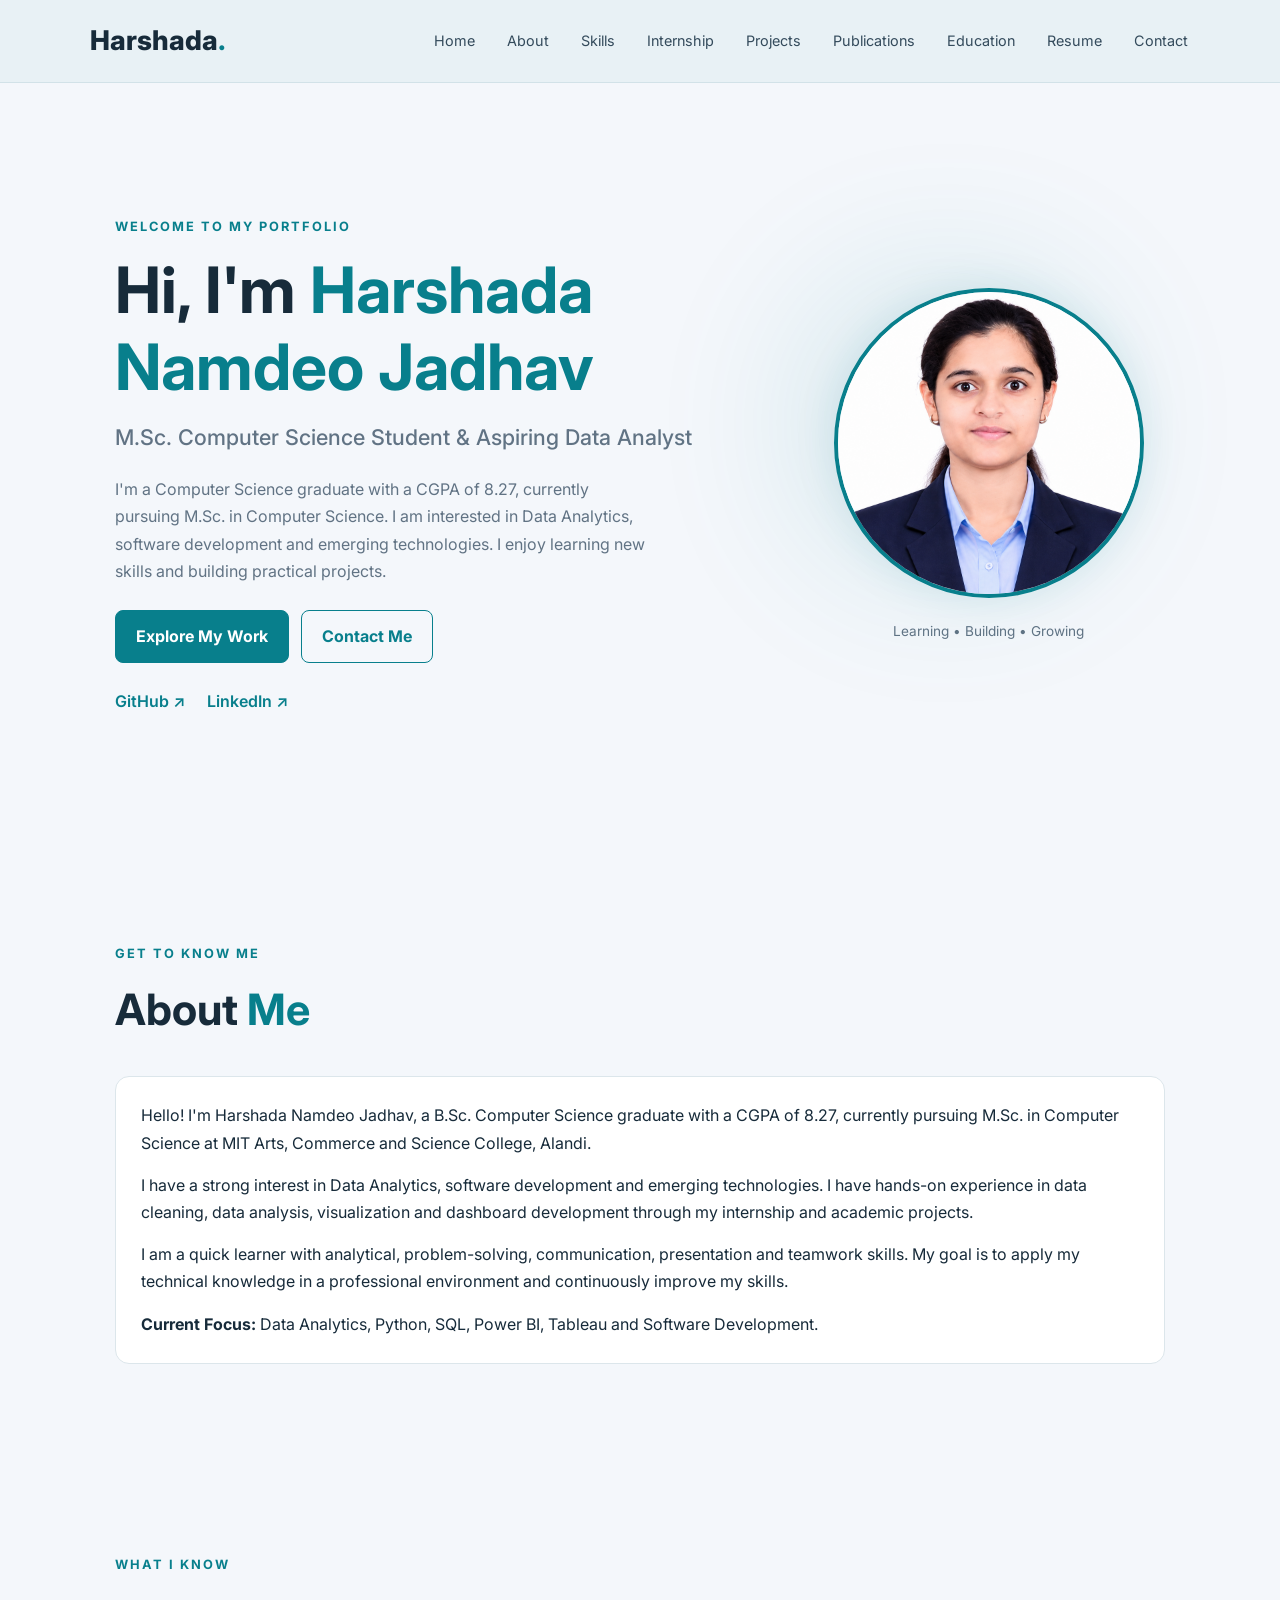
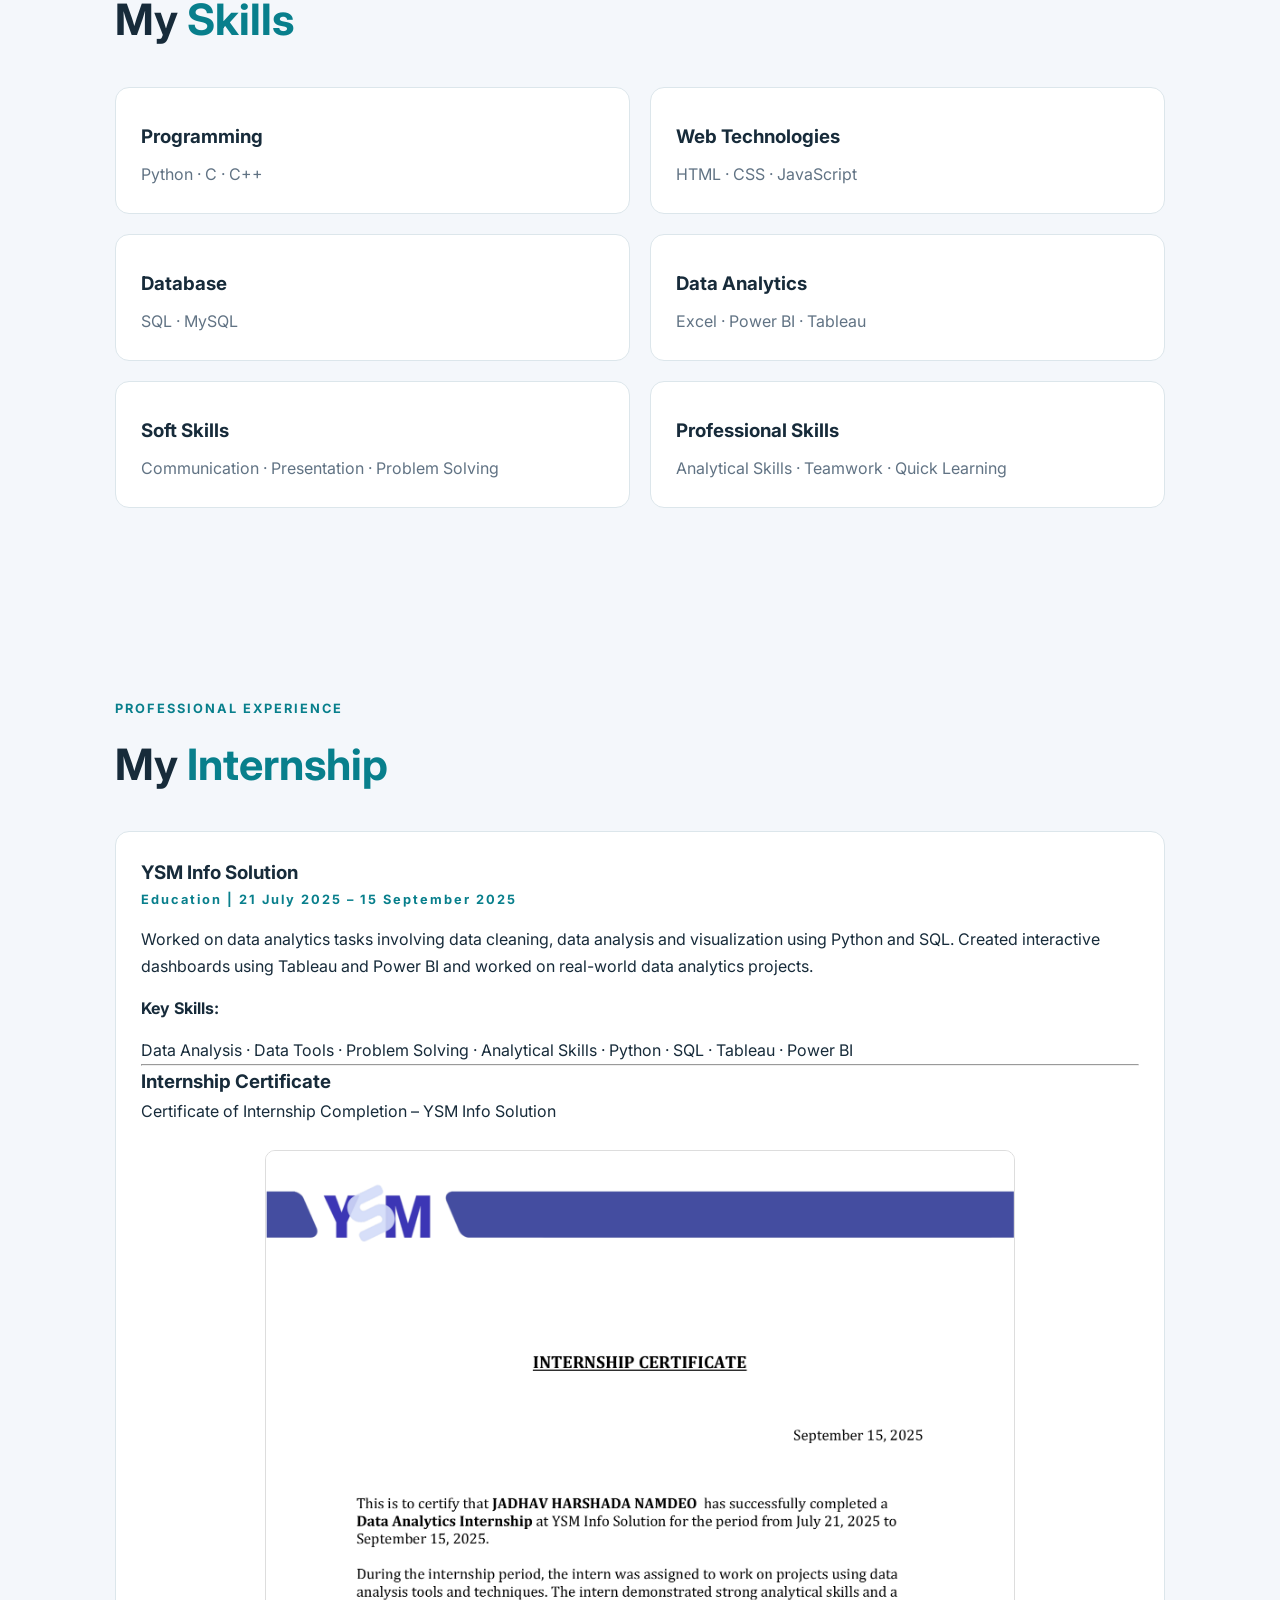
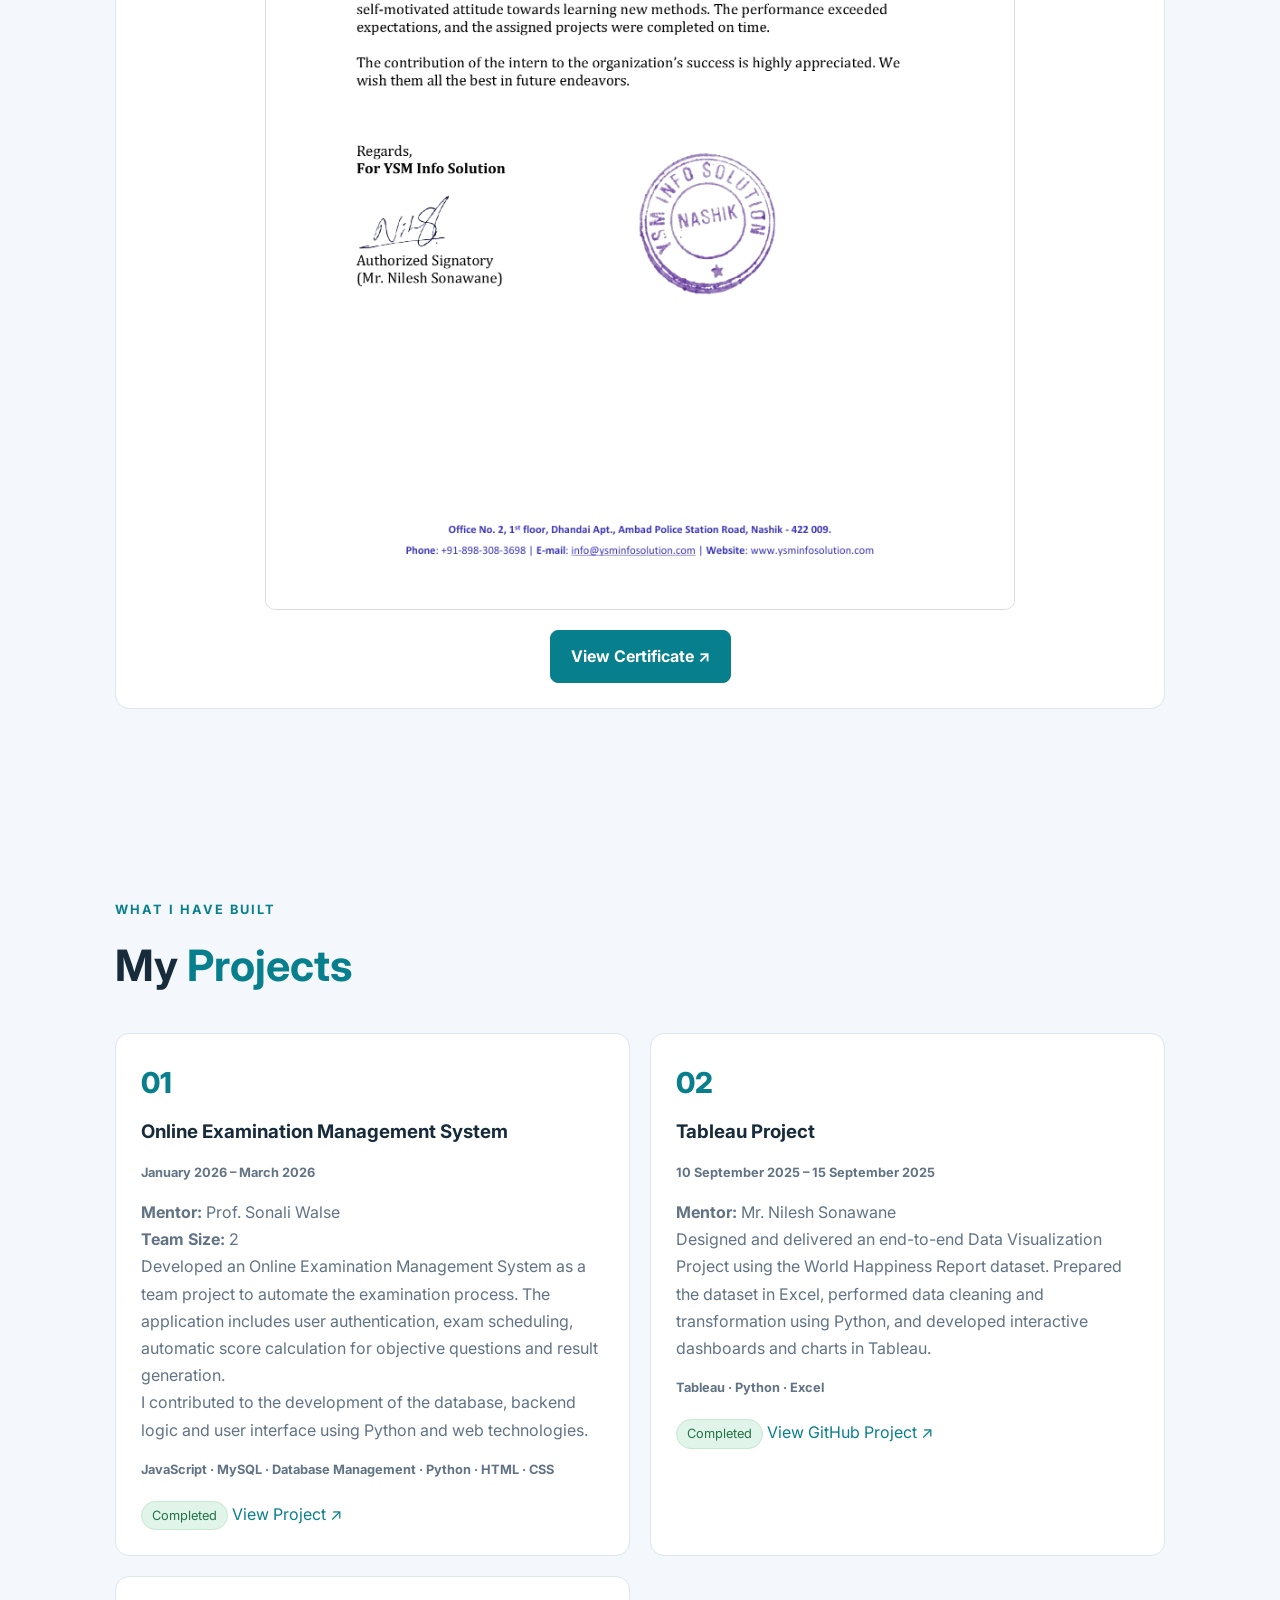
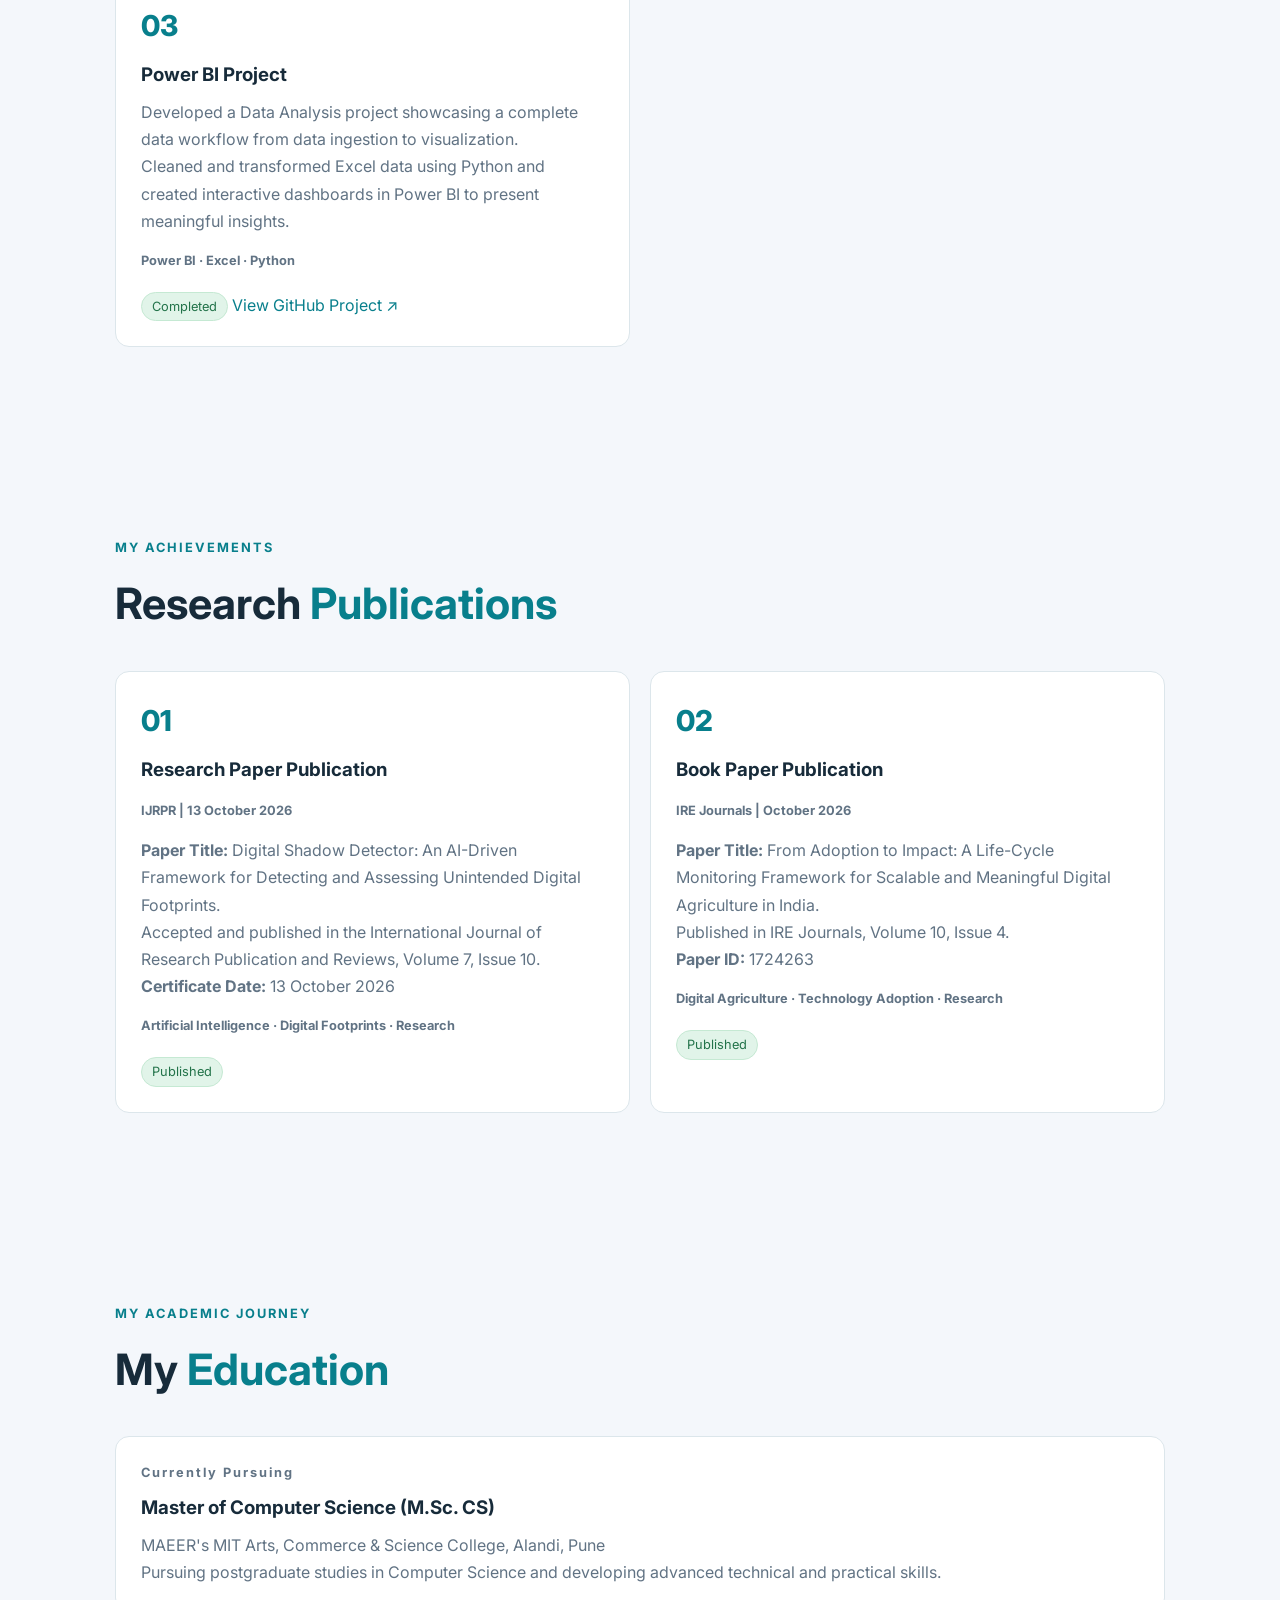
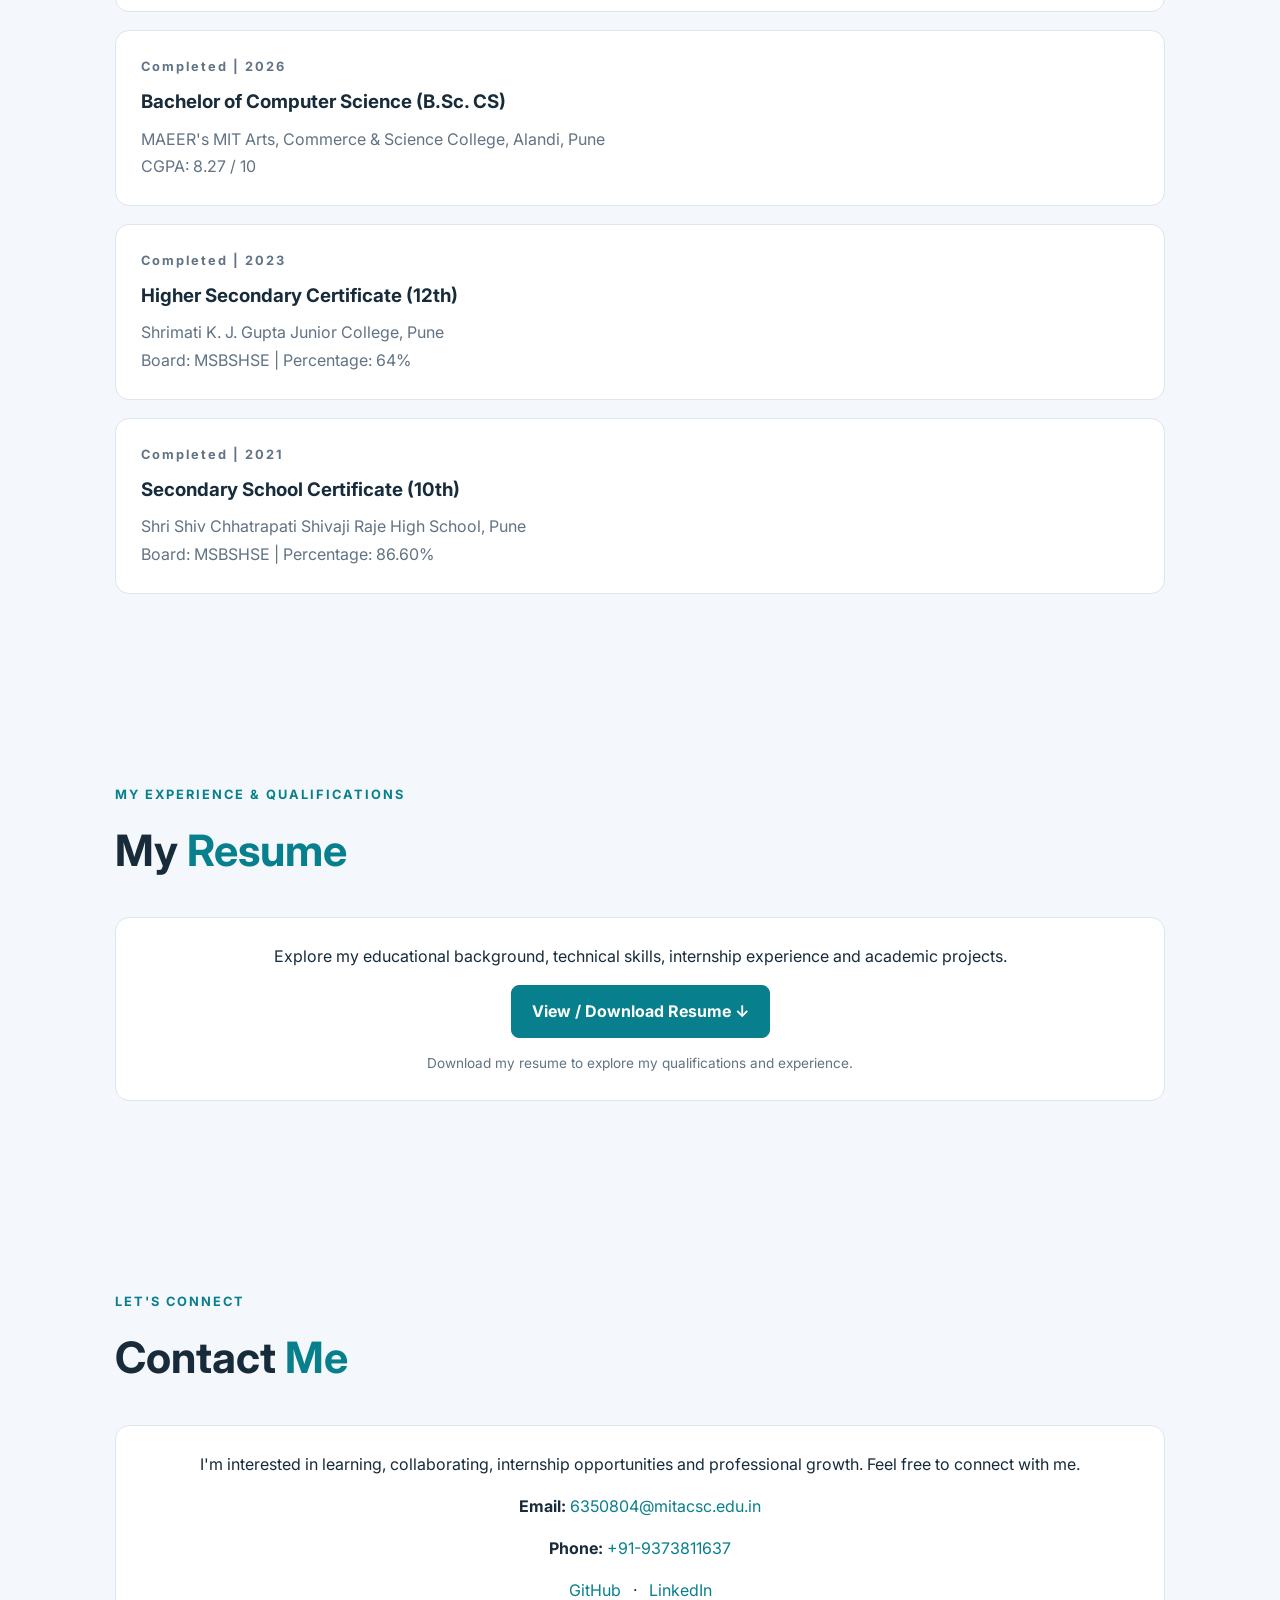
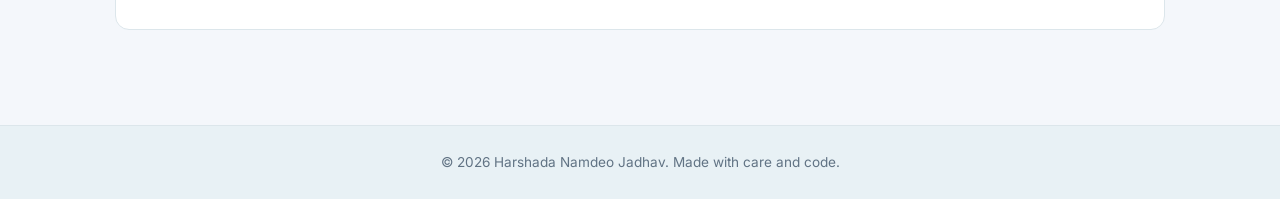
==== index.html @ 699ff396 "Update index.html" ====
<!DOCTYPE html>
<html lang="en">
<head>
  <meta charset="UTF-8">
  <meta name="viewport" content="width=device-width, initial-scale=1.0">
<meta name="google-site-verification" content="tO7ec1q5vorVPynkk-AxMUO-UxdiBJYal3OLvgd3IVI" />
  <meta name="description" content="Harshada Namdeo Jadhav's portfolio showcasing education, skills, internship, projects and research publications.">

  <title>Harshada Namdeo Jadhav | Portfolio</title>

  <link rel="stylesheet" href="style.css">
</head>
<body>

  <!-- Header -->
  <header class="header">

    <a href="#home" class="logo">Harshada<span>.</span></a>

    <button class="menu-toggle" id="menuToggle"
      aria-label="Toggle navigation" aria-expanded="false">
      ☰
    </button>

    <nav class="navbar" id="navbar">
      <a href="#home">Home</a>
      <a href="#about">About</a>
      <a href="#skills">Skills</a>
      <a href="#internship">Internship</a>
      <a href="#projects">Projects</a>
      <a href="#certifications">Publications</a>
      <a href="#education">Education</a>
      <a href="#resume">Resume</a>
      <a href="#contact">Contact</a>
    </nav>

  </header>

  <main>

    <!-- Home Section -->
    <section class="home section" id="home">

      <div class="home-content">

        <p class="eyebrow">WELCOME TO MY PORTFOLIO</p>

        <h1>Hi, I'm <span>Harshada Namdeo Jadhav</span></h1>

        <h2>M.Sc. Computer Science Student & Aspiring Data Analyst</h2>

        <p class="intro">
          I'm a Computer Science graduate with a CGPA of 8.27,
          currently pursuing M.Sc. in Computer Science.
          I am interested in Data Analytics, software development
          and emerging technologies. I enjoy learning new skills
          and building practical projects.
        </p>

        <div class="buttons">
          <a href="#projects" class="btn">Explore My Work</a>
          <a href="#contact" class="btn btn-outline">Contact Me</a>
        </div>

        <div class="socials">

          <a href="https://github.com/HarshadaJadhav2005"
             target="_blank" rel="noopener noreferrer">
            GitHub ↗
          </a>

          <a href="https://www.linkedin.com/in/harshada-jadhav-6596ba31a"
             target="_blank" rel="noopener noreferrer">
            LinkedIn ↗
          </a>

        </div>

      </div>

      <div class="profile-wrap">

        <div class="profile-glow"></div>

        <img src="profile.jpeg"
             alt="Harshada Jadhav profile photo"
             class="profile-img">

        <p class="photo-note">Learning • Building • Growing</p>

      </div>

    </section>


    <!-- About Section -->
    <section class="section" id="about">

      <p class="eyebrow">GET TO KNOW ME</p>

      <h2 class="section-title">About <span>Me</span></h2>

      <div class="about-card">

        <p>
          Hello! I'm Harshada Namdeo Jadhav, a B.Sc. Computer
          Science graduate with a CGPA of 8.27, currently pursuing
          M.Sc. in Computer Science at MIT Arts, Commerce and
          Science College, Alandi.
        </p>

        <p>
          I have a strong interest in Data Analytics, software
          development and emerging technologies. I have hands-on
          experience in data cleaning, data analysis, visualization
          and dashboard development through my internship and
          academic projects.
        </p>

        <p>
          I am a quick learner with analytical, problem-solving,
          communication, presentation and teamwork skills.
          My goal is to apply my technical knowledge in a
          professional environment and continuously improve
          my skills.
        </p>

        <p>
          <strong>Current Focus:</strong>
          Data Analytics, Python, SQL, Power BI, Tableau
          and Software Development.
        </p>

      </div>

    </section>


    <!-- Skills Section -->
    <section class="section" id="skills">

      <p class="eyebrow">WHAT I KNOW</p>

      <h2 class="section-title">My <span>Skills</span></h2>

      <div class="grid">

        <article class="card">
          <h3>Programming</h3>
          <p>Python · C · C++</p>
        </article>

        <article class="card">
          <h3>Web Technologies</h3>
          <p>HTML · CSS · JavaScript</p>
        </article>

        <article class="card">
          <h3>Database</h3>
          <p>SQL · MySQL</p>
        </article>

        <article class="card">
          <h3>Data Analytics</h3>
          <p>Excel · Power BI · Tableau</p>
        </article>

        <article class="card">
          <h3>Soft Skills</h3>
          <p>Communication · Presentation · Problem Solving</p>
        </article>

        <article class="card">
          <h3>Professional Skills</h3>
          <p>Analytical Skills · Teamwork · Quick Learning</p>
        </article>

      </div>

    </section>

   
<!-- Internship Section -->
<section class="section" id="internship">

  <p class="eyebrow">PROFESSIONAL EXPERIENCE</p>

  <h2 class="section-title">My <span>Internship</span></h2>

  <div class="about-card">

    <h3>YSM Info Solution</h3>

    <p class="tags">
      Education | 21 July 2025 – 15 September 2025
    </p>

    <p>
      Worked on data analytics tasks involving data cleaning,
      data analysis and visualization using Python and SQL.
      Created interactive dashboards using Tableau and
      Power BI and worked on real-world data analytics projects.
    </p>

    <p><strong>Key Skills:</strong></p>

    <p>
      Data Analysis · Data Tools · Problem Solving ·
      Analytical Skills · Python · SQL · Tableau · Power BI
    </p>

  <hr>

<h3>Internship Certificate</h3>

<p>Certificate of Internship Completion – YSM Info Solution</p>

<div style="text-align:center; margin-top:25px;">

  <img
    src="https://harshadajadhav2005.github.io/harshada-portfolio-2026/certificates/internship%20certificate.png"
    alt="YSM Info Solution Internship Certificate"
    style="display:block; width:100%; max-width:750px; height:auto; margin:20px auto; border-radius:10px; border:1px solid #ddd;"
  >

  <a
    href="https://harshadajadhav2005.github.io/harshada-portfolio-2026/certificates/internship%20certificate.png"
    target="_blank"
    rel="noopener noreferrer"
    class="btn">
    View Certificate ↗
  </a>

</div>
    
  </div>

</section>

  
  
    <!-- Projects Section -->
    <section class="section" id="projects">

      <p class="eyebrow">WHAT I HAVE BUILT</p>

      <h2 class="section-title">My <span>Projects</span></h2>

      <div class="grid">

        <!-- Project 1 -->
        <article class="card project-card">

          <div class="project-icon">01</div>

          <h3>Online Examination Management System</h3>

          <p class="tags">
            January 2026 – March 2026
          </p>

          <p>
            <strong>Mentor:</strong> Prof. Sonali Walse
            <br>
            <strong>Team Size:</strong> 2
          </p>

          <p>
            Developed an Online Examination Management System
            as a team project to automate the examination process.
            The application includes user authentication, exam
            scheduling, automatic score calculation for objective
            questions and result generation.
          </p>

          <p>
            I contributed to the development of the database,
            backend logic and user interface using Python and
            web technologies.
          </p>

          <p class="tags">
            JavaScript · MySQL · Database Management ·
            Python · HTML · CSS
          </p>

          <span class="status">Completed</span>

          <a href="https://github.com/HarshadaJadhav2005/Online-Examination-Management-System.git"
             target="_blank" rel="noopener noreferrer">
            View Project ↗
          </a>

        </article>


        <!-- Project 2 -->
        <article class="card project-card">

          <div class="project-icon">02</div>

          <h3>Tableau Project</h3>

          <p class="tags">
            10 September 2025 – 15 September 2025
          </p>

          <p>
            <strong>Mentor:</strong> Mr. Nilesh Sonawane
          </p>

          <p>
            Designed and delivered an end-to-end Data Visualization
            Project using the World Happiness Report dataset.
            Prepared the dataset in Excel, performed data cleaning
            and transformation using Python, and developed
            interactive dashboards and charts in Tableau.
          </p>

          <p class="tags">
            Tableau · Python · Excel
          </p>

          <span class="status">Completed</span>

          <a href="https://github.com/HarshadaJadhav2005/Tableau-Project"
             target="_blank" rel="noopener noreferrer">
            View GitHub Project ↗
          </a>

        </article>


        <!-- Project 3 -->
        <article class="card project-card">

          <div class="project-icon">03</div>

          <h3>Power BI Project</h3>

          <p>
            Developed a Data Analysis project showcasing
            a complete data workflow from data ingestion
            to visualization.
          </p>

          <p>
            Cleaned and transformed Excel data using Python
            and created interactive dashboards in Power BI
            to present meaningful insights.
          </p>

          <p class="tags">
            Power BI · Excel · Python
          </p>

          <span class="status">Completed</span>

          <a href="https://github.com/HarshadaJadhav2005/project"
             target="_blank" rel="noopener noreferrer">
            View GitHub Project ↗
          </a>

        </article>

      </div>

    </section>


    <!-- Certifications & Publications Section -->
    <section class="section" id="certifications">

      <p class="eyebrow">MY ACHIEVEMENTS</p>

      <h2 class="section-title">
        Research <span>Publications</span>
      </h2>

      <div class="grid">

        <!-- Publication 1 -->
        <article class="card project-card">

          <div class="project-icon">01</div>

          <h3>Research Paper Publication</h3>

          <p class="tags">
            IJRPR | 13 October 2026
          </p>

          <p>
            <strong>Paper Title:</strong>
            Digital Shadow Detector: An AI-Driven Framework
            for Detecting and Assessing Unintended Digital
            Footprints.
          </p>

          <p>
            Accepted and published in the International Journal
            of Research Publication and Reviews,
            Volume 7, Issue 10.
          </p>

          <p>
            <strong>Certificate Date:</strong> 13 October 2026
          </p>

          <p class="tags">
            Artificial Intelligence · Digital Footprints · Research
          </p>

          <span class="status">Published</span>

        </article>


        <!-- Publication 2 -->
        <article class="card project-card">

          <div class="project-icon">02</div>

          <h3>Book Paper Publication</h3>

          <p class="tags">
            IRE Journals | October 2026
          </p>

          <p>
            <strong>Paper Title:</strong>
            From Adoption to Impact: A Life-Cycle Monitoring
            Framework for Scalable and Meaningful Digital
            Agriculture in India.
          </p>

          <p>
            Published in IRE Journals, Volume 10, Issue 4.
          </p>

          <p>
            <strong>Paper ID:</strong> 1724263
          </p>

          <p class="tags">
            Digital Agriculture · Technology Adoption · Research
          </p>

          <span class="status">Published</span>

        </article>

      </div>

    </section>


    <!-- Education Section -->
    <section class="section" id="education">

      <p class="eyebrow">MY ACADEMIC JOURNEY</p>

      <h2 class="section-title">My <span>Education</span></h2>

      <div class="timeline">

        <article class="card">

          <p class="tags">Currently Pursuing</p>

          <h3>Master of Computer Science (M.Sc. CS)</h3>

          <p>
            MAEER's MIT Arts, Commerce & Science College,
            Alandi, Pune
          </p>

          <p>
            Pursuing postgraduate studies in Computer Science
            and developing advanced technical and practical skills.
          </p>

        </article>


        <article class="card">

          <p class="tags">Completed | 2026</p>

          <h3>Bachelor of Computer Science (B.Sc. CS)</h3>

          <p>
            MAEER's MIT Arts, Commerce & Science College,
            Alandi, Pune
          </p>

          <p>CGPA: 8.27 / 10</p>

        </article>


        <article class="card">

          <p class="tags">Completed | 2023</p>

          <h3>Higher Secondary Certificate (12th)</h3>

          <p>Shrimati K. J. Gupta Junior College, Pune</p>

          <p>Board: MSBSHSE | Percentage: 64%</p>

        </article>


        <article class="card">

          <p class="tags">Completed | 2021</p>

          <h3>Secondary School Certificate (10th)</h3>

          <p>
            Shri Shiv Chhatrapati Shivaji Raje High School, Pune
          </p>

          <p>Board: MSBSHSE | Percentage: 86.60%</p>

        </article>

      </div>

    </section>


    <!-- Resume Section -->
    <section class="section" id="resume">

      <p class="eyebrow">MY EXPERIENCE & QUALIFICATIONS</p>

      <h2 class="section-title">My <span>Resume</span></h2>

      <div class="about-card center">

        <p>
          Explore my educational background, technical skills,
          internship experience and academic projects.
        </p>

        <!-- Corrected Resume Link -->
        <a class="btn" href="./Resume.pdf"
           target="_blank">
          View / Download Resume ↓
        </a>

        <p class="hint">
          Download my resume to explore my qualifications
          and experience.
        </p>

      </div>

    </section>


    <!-- Contact Section -->
    <section class="section" id="contact">

      <p class="eyebrow">LET'S CONNECT</p>

      <h2 class="section-title">Contact <span>Me</span></h2>

      <div class="about-card center">

        <p>
          I'm interested in learning, collaborating,
          internship opportunities and professional growth.
          Feel free to connect with me.
        </p>

        <p>
          <strong>Email:</strong>

          <a href="mailto:6350804@mitacsc.edu.in">
            6350804@mitacsc.edu.in
          </a>
        </p>

        <p>
          <strong>Phone:</strong>

          <a href="tel:+919373811637">
            +91-9373811637
          </a>
        </p>

        <p>

          <a href="https://github.com/HarshadaJadhav2005"
             target="_blank" rel="noopener noreferrer">
            GitHub
          </a>

          &nbsp; · &nbsp;

          <a href="https://www.linkedin.com/in/harshada-jadhav-6596ba31a"
             target="_blank" rel="noopener noreferrer">
            LinkedIn
          </a>

        </p>

      </div>

    </section>

  </main>


  <!-- Footer -->
  <footer>

    <p>
      © <span id="year"></span> Harshada Namdeo Jadhav.
      Made with care and code.
    </p>

  </footer>


  <!-- JavaScript -->
  <script src="script.js"></script>

</body>
</html>
---- style.css ----
@import url('https://fonts.googleapis.com/css2?family=Inter:wght@400;500;600;700;800&display=swap');

/* ==============================
   ROOT COLORS
============================== */

:root {
  --bg: #f4f7fb;
  --surface: #ffffff;
  --teal: #087f8c;
  --text: #172b3a;
  --muted: #617384;
  --border: #dce6eb;
  --header-bg: #e8f1f5;
}

* {
  margin: 0;
  padding: 0;
  box-sizing: border-box;
  scroll-behavior: smooth;
}

body {
  background: var(--bg);
  color: var(--text);
  font-family: 'Inter', sans-serif;
  line-height: 1.7;
}

a {
  color: var(--teal);
  text-decoration: none;
}

/* ==============================
   HEADER
============================== */

.header {
  position: sticky;
  top: 0;
  z-index: 100;
  display: flex;
  align-items: center;
  justify-content: space-between;
  padding: 18px 7%;
  background: var(--header-bg);
  border-bottom: 1px solid #d2e2e8;
  backdrop-filter: blur(12px);
}

.logo {
  font-size: 1.7rem;
  font-weight: 800;
  color: var(--text);
  white-space: nowrap;
}

.logo span,
h1 span,
.section-title span {
  color: var(--teal);
}

/* ==============================
   NAVIGATION BAR
============================== */

.navbar {
  display: flex;
  align-items: center;
  flex-wrap: nowrap;
  gap: 28px;
}

.navbar a {
  color: #344b5c;
  font-size: 0.9rem;
  padding: 8px 2px;
  white-space: nowrap;
  transition: color 0.3s ease;
}

.navbar a:hover {
  color: var(--teal);
}

.menu-toggle {
  display: none;
  color: var(--teal);
  background: transparent;
  border: 0;
  font-size: 1.6rem;
  cursor: pointer;
}

/* ==============================
   GENERAL SECTIONS
============================== */

.section {
  padding: 95px 9%;
  scroll-margin-top: 85px;
}

.home {
  min-height: 85vh;
  display: grid;
  grid-template-columns: 1.3fr 0.7fr;
  align-items: center;
  gap: 45px;
}

.eyebrow,
.tags {
  color: var(--teal);
  font-size: 0.8rem;
  font-weight: 700;
  letter-spacing: 2px;
}

/* ==============================
   HOME SECTION
============================== */

h1 {
  font-size: clamp(2.4rem, 5vw, 4rem);
  line-height: 1.2;
  margin: 14px 0;
}

.home h2 {
  font-size: 1.35rem;
  color: var(--muted);
  font-weight: 500;
}

.intro {
  color: var(--muted);
  max-width: 540px;
  margin: 20px 0;
}

/* ==============================
   BUTTONS
============================== */

.buttons {
  display: flex;
  flex-wrap: wrap;
  gap: 12px;
  margin: 25px 0;
}

.btn {
  display: inline-block;
  padding: 12px 20px;
  border: 1px solid var(--teal);
  border-radius: 8px;
  background: var(--teal);
  color: #ffffff;
  font-weight: 700;
  transition: 0.25s;
}

.btn:hover {
  background: #06636d;
  transform: translateY(-3px);
  box-shadow: 0 8px 25px #087f8c30;
}

.btn-outline {
  background: transparent;
  color: var(--teal);
}

.btn-outline:hover {
  background: #e1f2f2;
  color: var(--teal);
}

/* ==============================
   SOCIAL LINKS
============================== */

.socials {
  display: flex;
  gap: 22px;
  margin-top: 24px;
}

.socials a {
  color: var(--teal);
  font-weight: 600;
}

/* ==============================
   PROFILE IMAGE
============================== */

.profile-wrap {
  text-align: center;
}

.profile-glow {
  position: absolute;
  width: 270px;
  height: 270px;
  border-radius: 50%;
  background: var(--teal);
  filter: blur(90px);
  opacity: 0.16;
}

.profile-img {
  position: relative;
  width: min(100%, 310px);
  aspect-ratio: 1;
  object-fit: cover;
  object-position: center;
  border-radius: 50%;
  border: 4px solid var(--teal);
  box-shadow: 0 0 40px #087f8c20;
}

.photo-note,
.hint {
  color: var(--muted);
  font-size: 0.85rem;
  margin-top: 14px;
}

/* ==============================
   SECTION TITLES
============================== */

.section-title {
  font-size: clamp(2rem, 4vw, 2.7rem);
  margin: 8px 0 30px;
}

/* ==============================
   ABOUT SECTION AND CARDS
============================== */

.about-card,
.card {
  background: var(--surface);
  border: 1px solid var(--border);
  border-radius: 14px;
  padding: 25px;
}

.about-card p + p {
  margin-top: 15px;
}

/* ==============================
   GRID
============================== */

.grid {
  display: grid;
  grid-template-columns: repeat(2, minmax(0, 1fr));
  gap: 20px;
}

.card {
  transition: border-color 0.25s, transform 0.25s,
              box-shadow 0.25s;
}

.card:hover {
  border-color: var(--teal);
  transform: translateY(-4px);
  box-shadow: 0 10px 25px rgba(23, 43, 58, 0.08);
}

.card h3 {
  margin: 8px 0;
  color: var(--text);
}

.card p {
  color: var(--muted);
}

/* ==============================
   PROJECTS
============================== */

.project-icon {
  color: var(--teal);
  font-size: 1.8rem;
  font-weight: 800;
}

.project-card .tags {
  margin: 15px 0;
  letter-spacing: 0;
}

.status {
  display: inline-block;
  color: #23734a;
  background: #e1f4e9;
  font-size: 0.8rem;
  border: 1px solid #c5e9d3;
  border-radius: 20px;
  padding: 3px 10px;
  margin-top: 5px;
}

/* ==============================
   EDUCATION TIMELINE
============================== */

.timeline {
  display: grid;
  gap: 18px;
}

/* ==============================
   CERTIFICATIONS / PUBLICATIONS
============================== */

.certification-container {
  display: grid;
  grid-template-columns: repeat(2, minmax(0, 1fr));
  gap: 20px;
  margin-top: 30px;
}

.certification-card {
  background: #ffffff;
  border: 1px solid var(--border);
  border-radius: 12px;
  padding: 25px;
  transition: 0.3s;
}

.certification-card:hover {
  transform: translateY(-5px);
  border-color: var(--teal);
  box-shadow: 0 10px 25px rgba(23, 43, 58, 0.08);
}

.certification-card h3 {
  color: var(--text);
  margin-bottom: 12px;
}

.certification-card p {
  color: var(--muted);
  line-height: 1.6;
}

.certification-card span {
  display: inline-block;
  color: var(--teal);
  margin-top: 15px;
  font-size: 13px;
}

/* ==============================
   CENTER CONTENT
============================== */

.center {
  text-align: center;
}

.center .btn {
  margin-top: 15px;
}

/* ==============================
   FOOTER
============================== */

footer {
  padding: 25px;
  background: #e8f1f5;
  border-top: 1px solid var(--border);
  text-align: center;
  color: var(--muted);
  font-size: 0.85rem;
}

/* ==============================
   TABLET AND MOBILE RESPONSIVE
============================== */

@media (max-width: 850px) {

  .header {
    padding: 16px 5%;
  }

  .menu-toggle {
    display: block;
  }

  .navbar {
    display: none;
    position: absolute;
    top: 100%;
    left: 0;
    right: 0;
    flex-direction: column;
    align-items: flex-start;
    gap: 12px;
    padding: 20px 6%;
    background: var(--header-bg);
    border-bottom: 1px solid var(--border);
  }

  .navbar.open {
    display: flex;
  }

  .home {
    grid-template-columns: 1fr;
    text-align: center;
    padding-top: 65px;
  }

  .intro {
    margin-left: auto;
    margin-right: auto;
  }

  .buttons,
  .socials {
    justify-content: center;
  }

  .profile-wrap {
    grid-row: 1;
  }

  .profile-img {
    width: 210px;
  }

  .section {
    padding: 65px 6%;
  }

  .certification-container {
    grid-template-columns: 1fr;
  }
}

/* ==============================
   SMALL MOBILE SCREENS
============================== */

@media (max-width: 520px) {

  .grid {
    grid-template-columns: 1fr;
  }

  .section {
    padding: 55px 5%;
  }

  .about-card,
  .card,
  .certification-card {
    padding: 20px;
  }

  h1 {
    font-size: 2.3rem;
  }
}
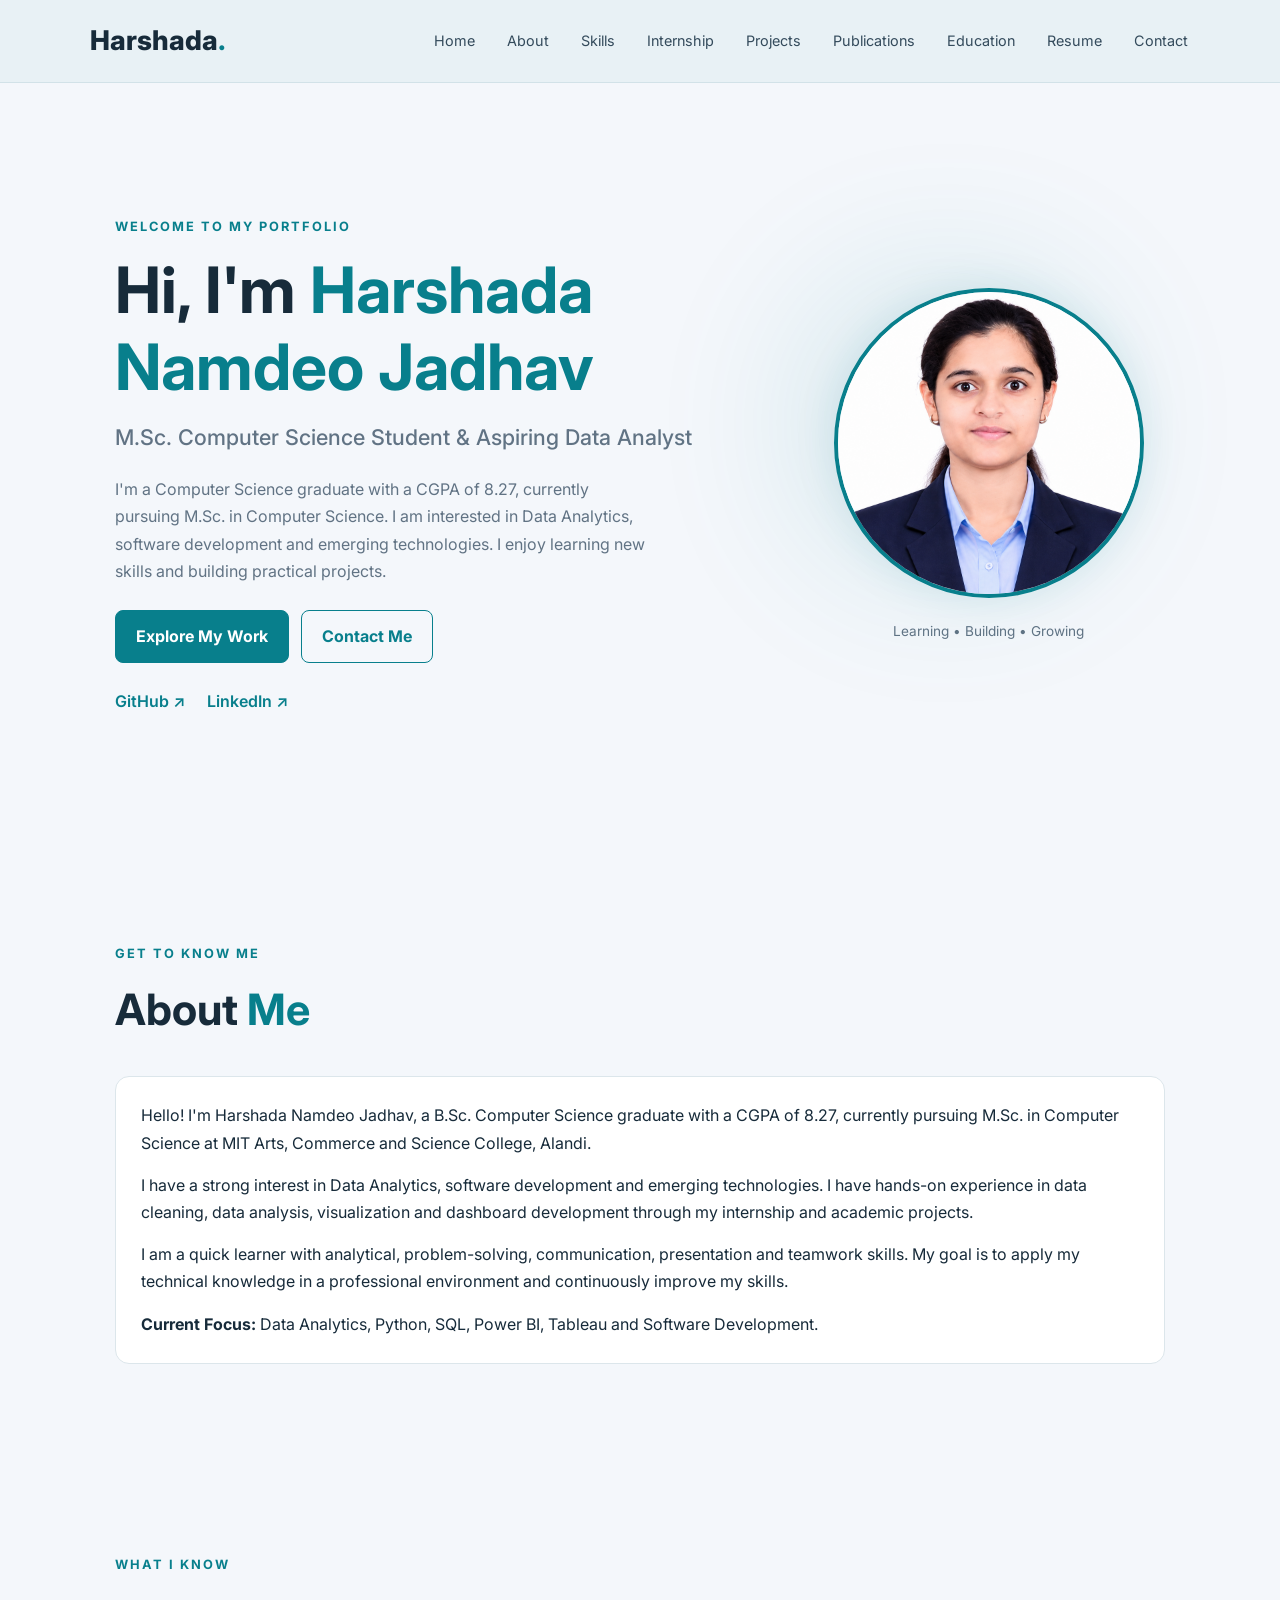
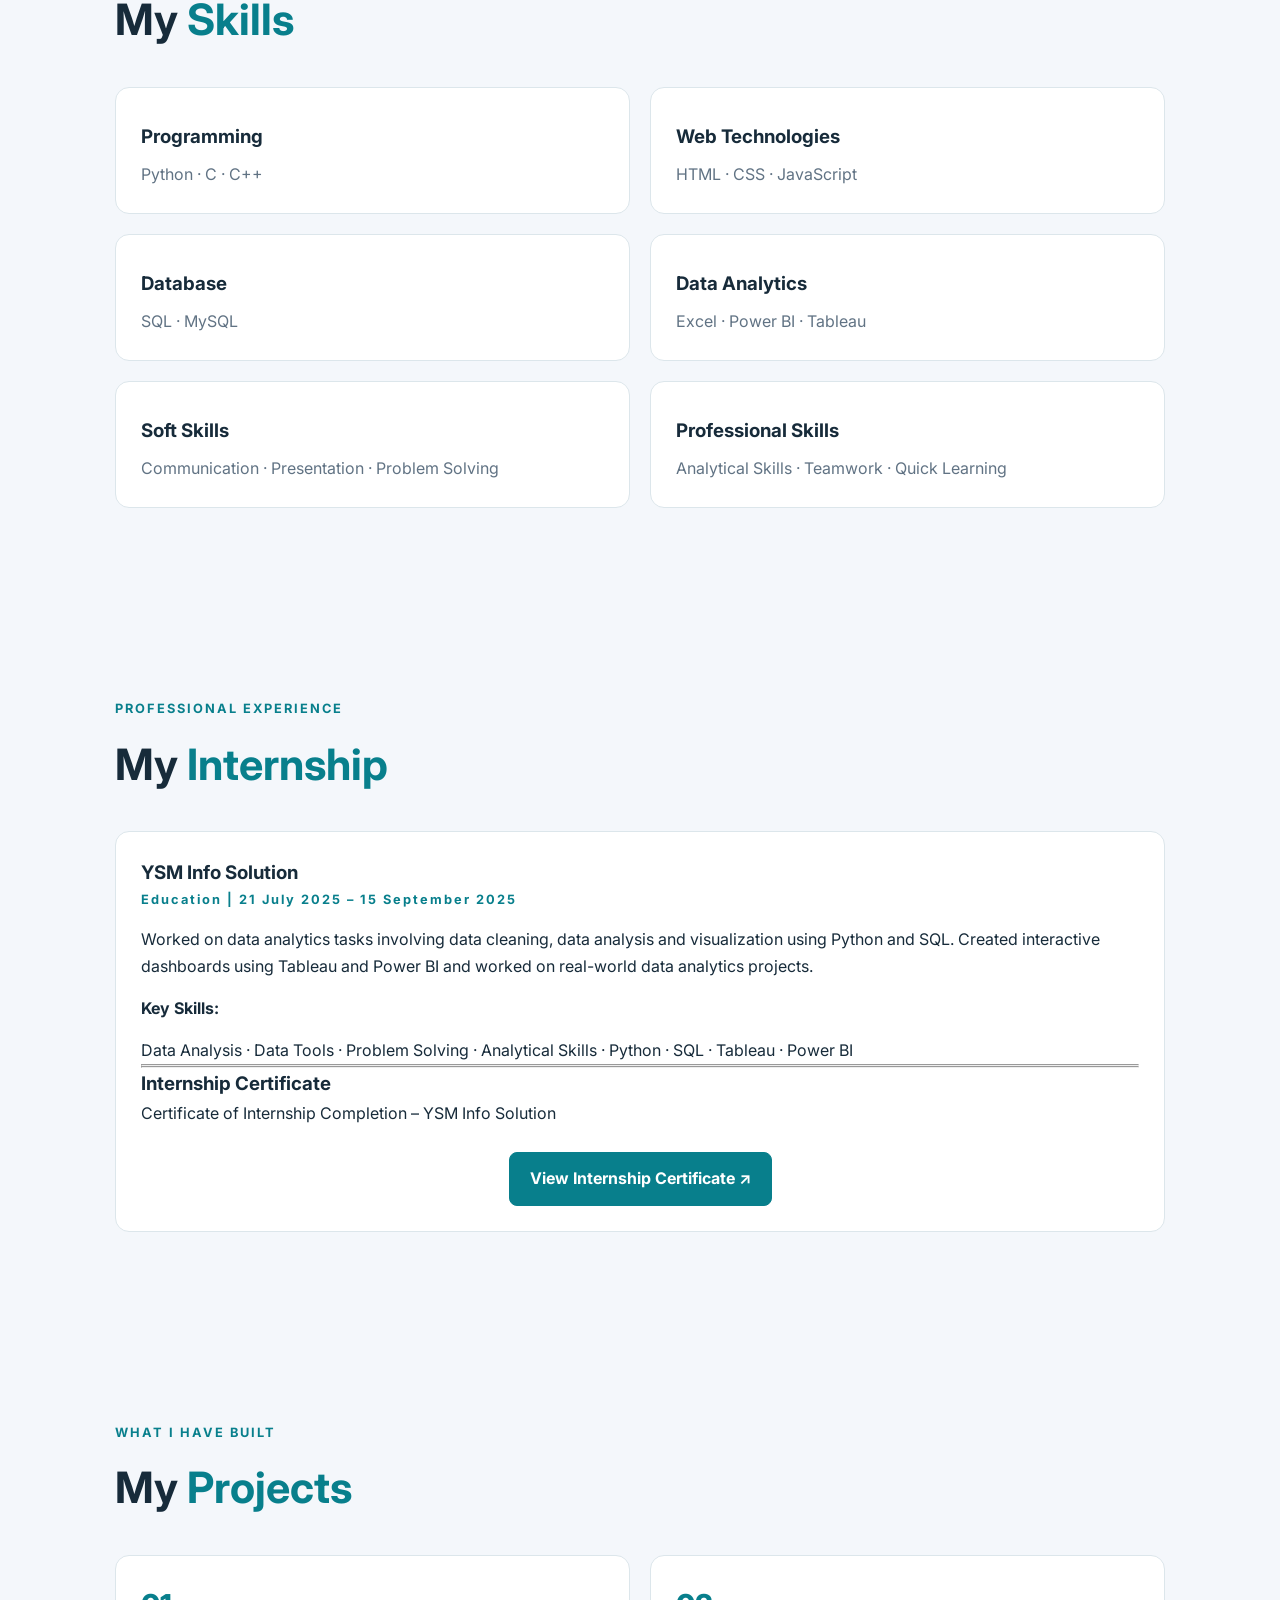
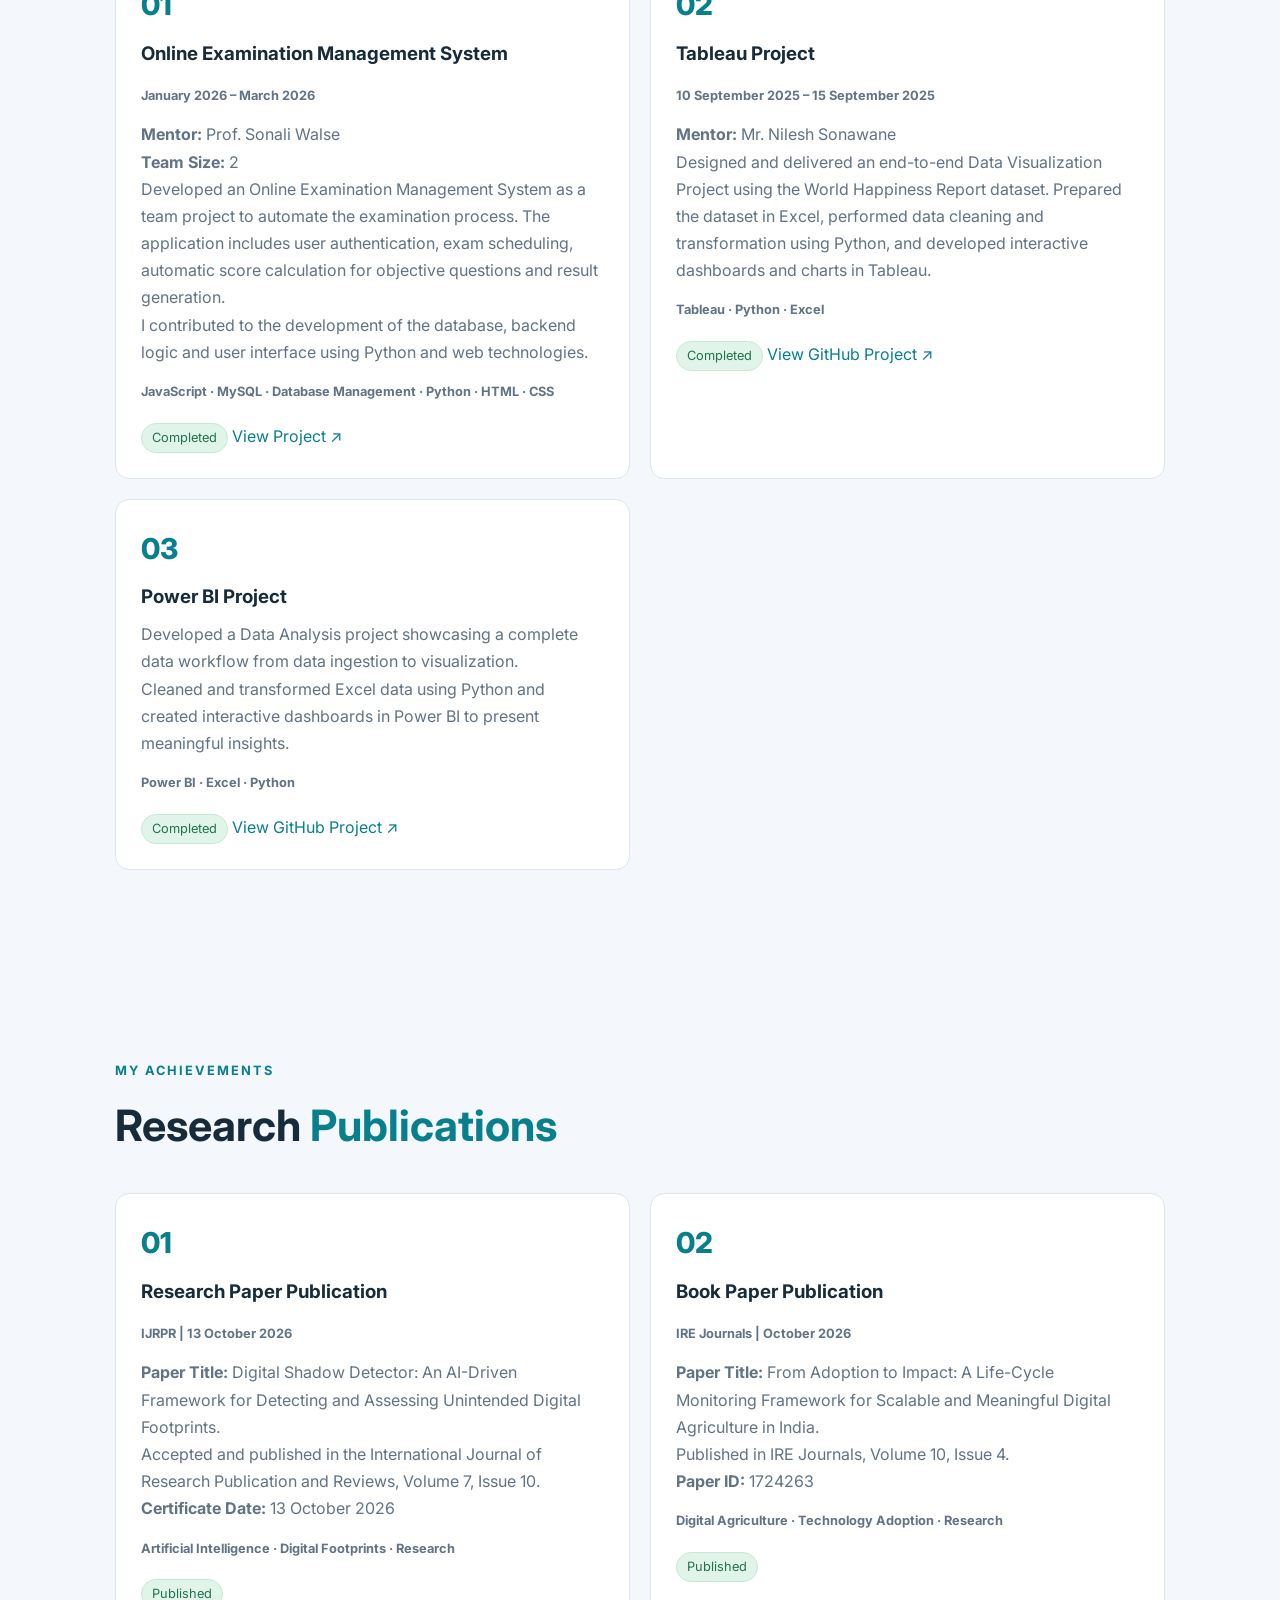
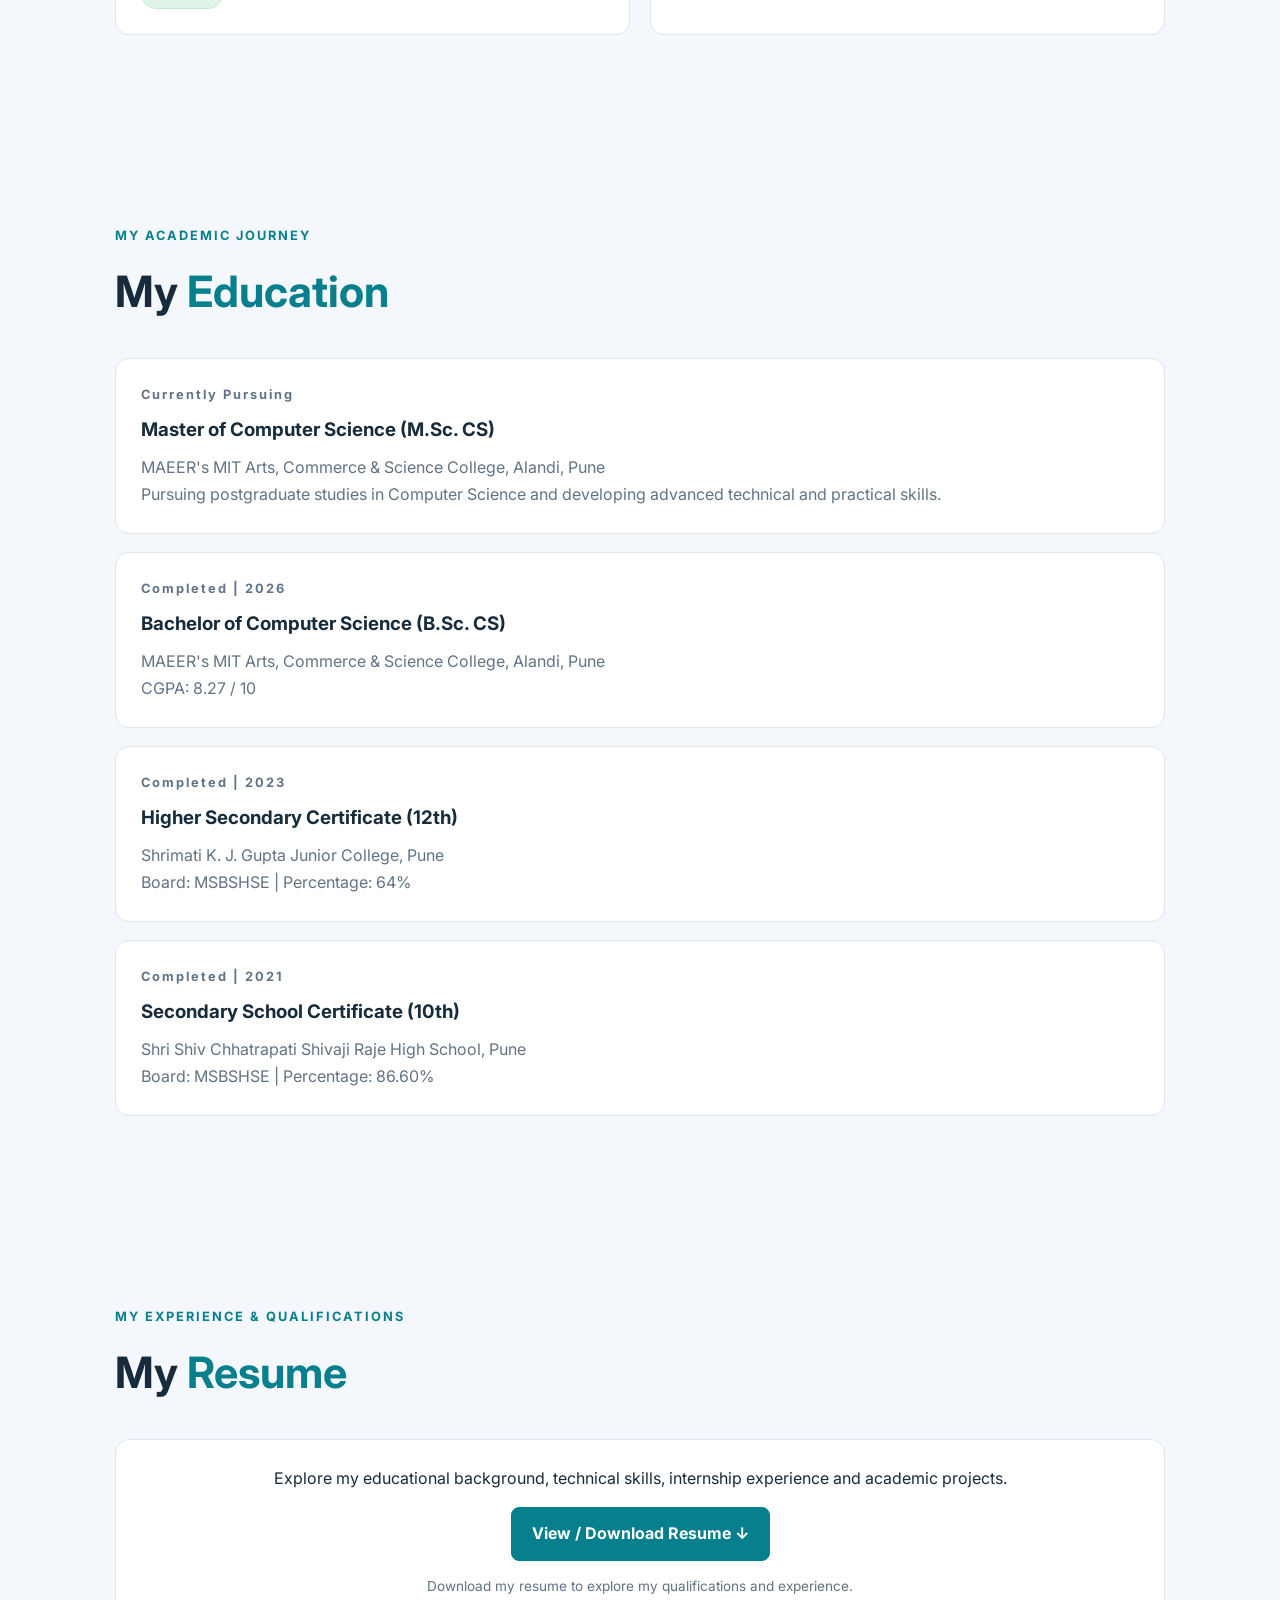
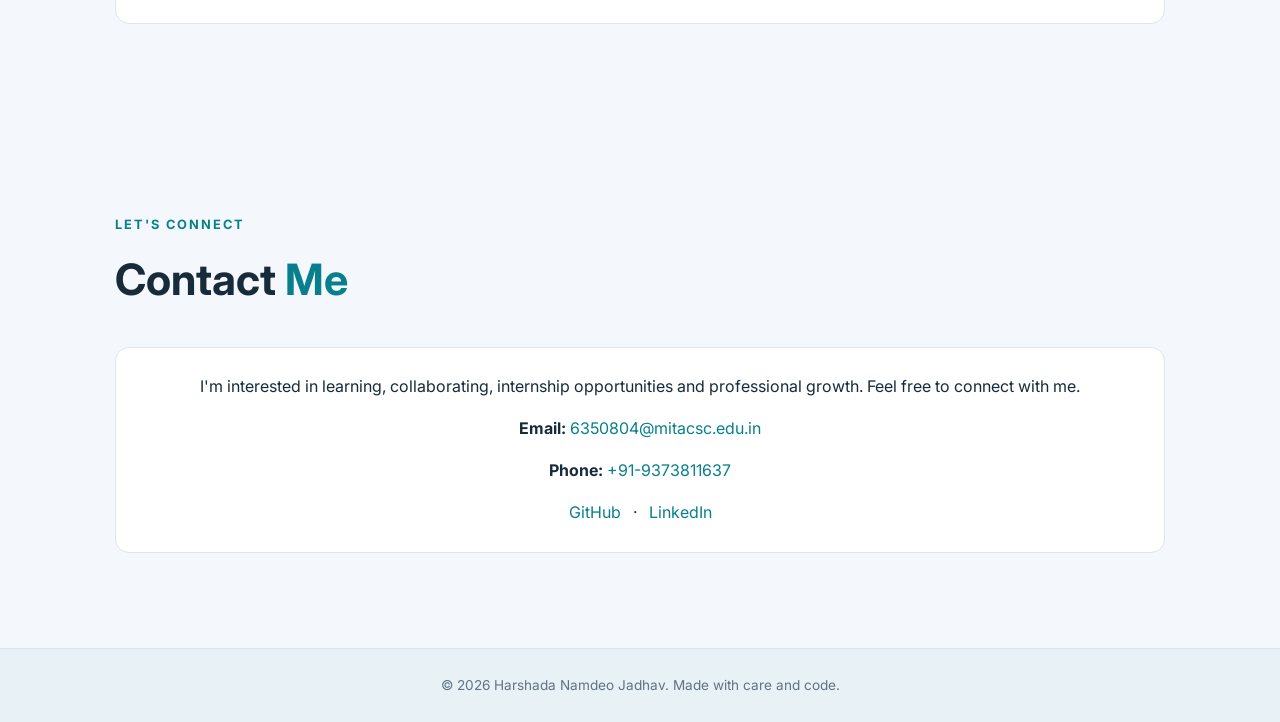
==== commit cd288b03: "Change greeting from 'Hello' to 'Goodbye'" ====
--- a/index.html
+++ b/index.html
@@ -211,24 +211,20 @@
 
   <hr>
 
+<hr>
+
 <h3>Internship Certificate</h3>
 
 <p>Certificate of Internship Completion – YSM Info Solution</p>
 
 <div style="text-align:center; margin-top:25px;">
-
-  <img
-    src="https://harshadajadhav2005.github.io/harshada-portfolio-2026/certificates/internship%20certificate.png"
-    alt="YSM Info Solution Internship Certificate"
-    style="display:block; width:100%; max-width:750px; height:auto; margin:20px auto; border-radius:10px; border:1px solid #ddd;"
-  >
 
   <a
     href="https://harshadajadhav2005.github.io/harshada-portfolio-2026/certificates/internship%20certificate.png"
     target="_blank"
     rel="noopener noreferrer"
     class="btn">
-    View Certificate ↗
+    View Internship Certificate ↗
   </a>
 
 </div>
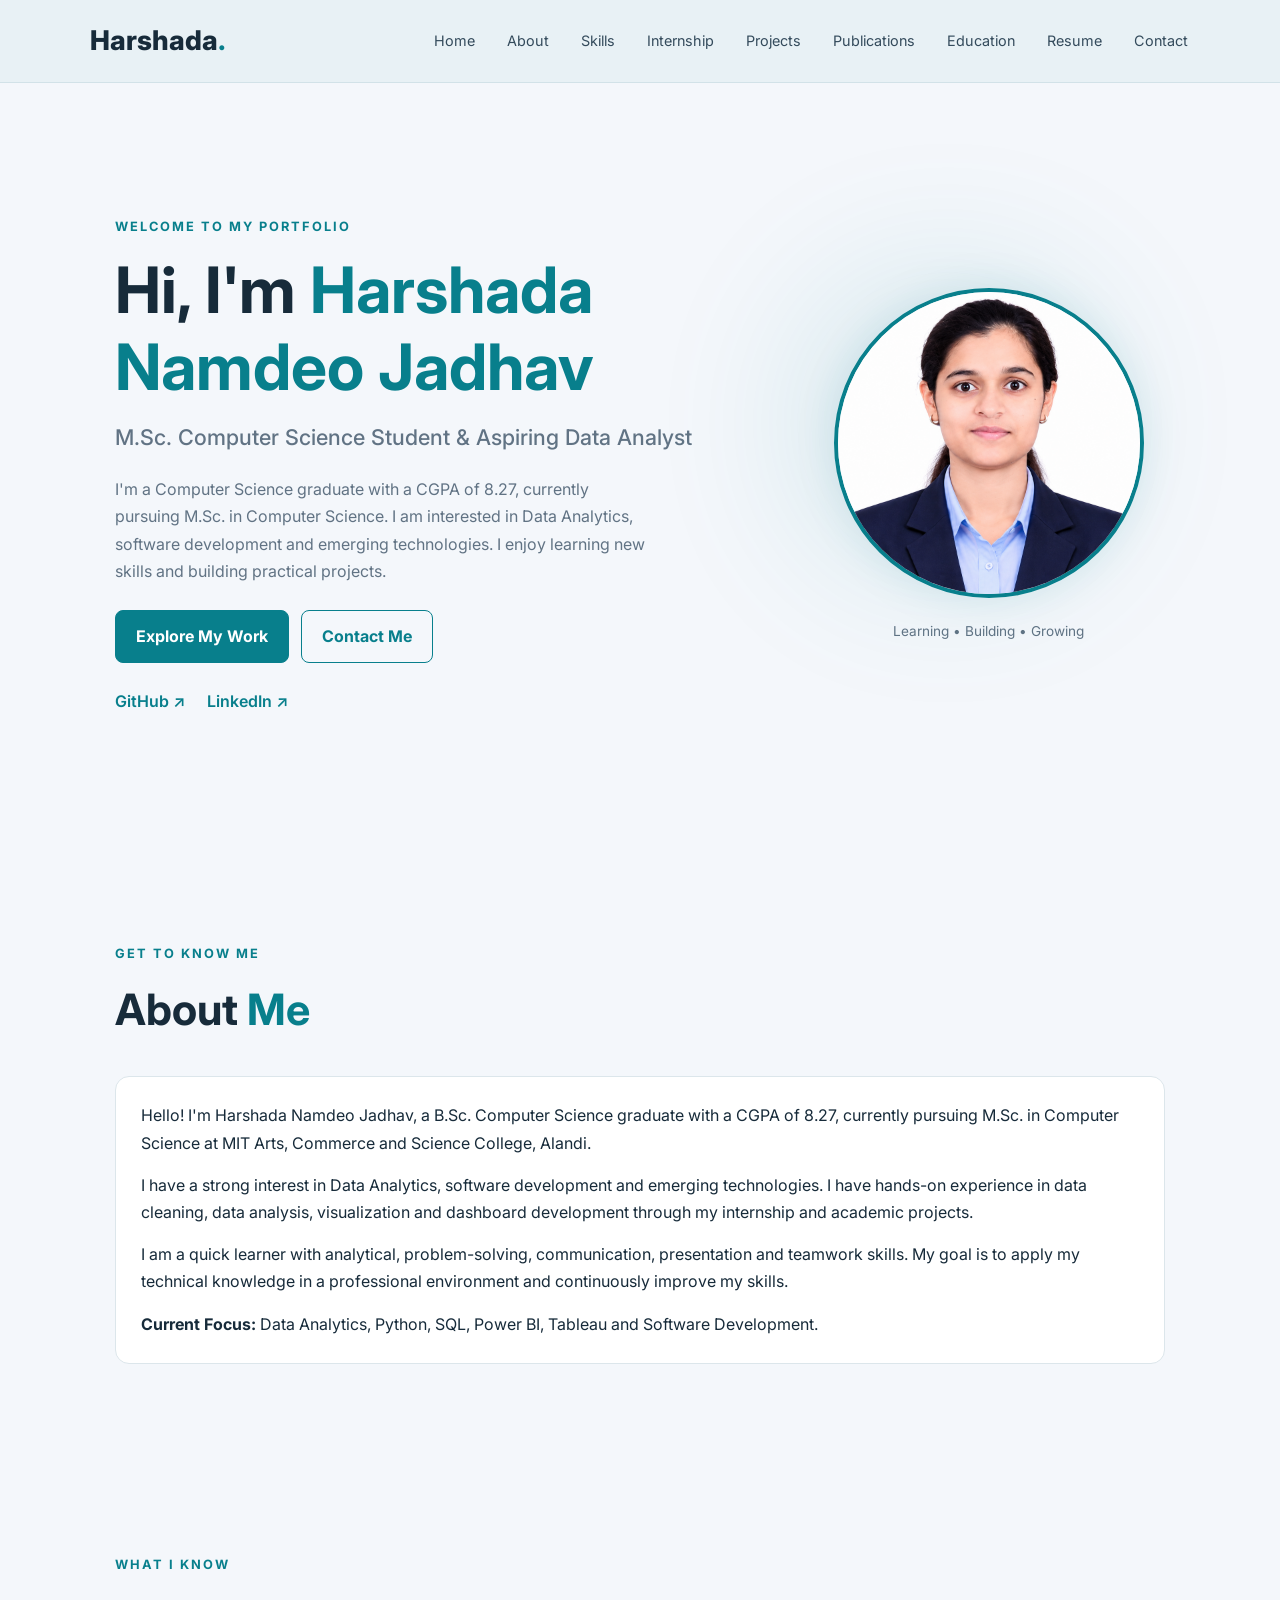
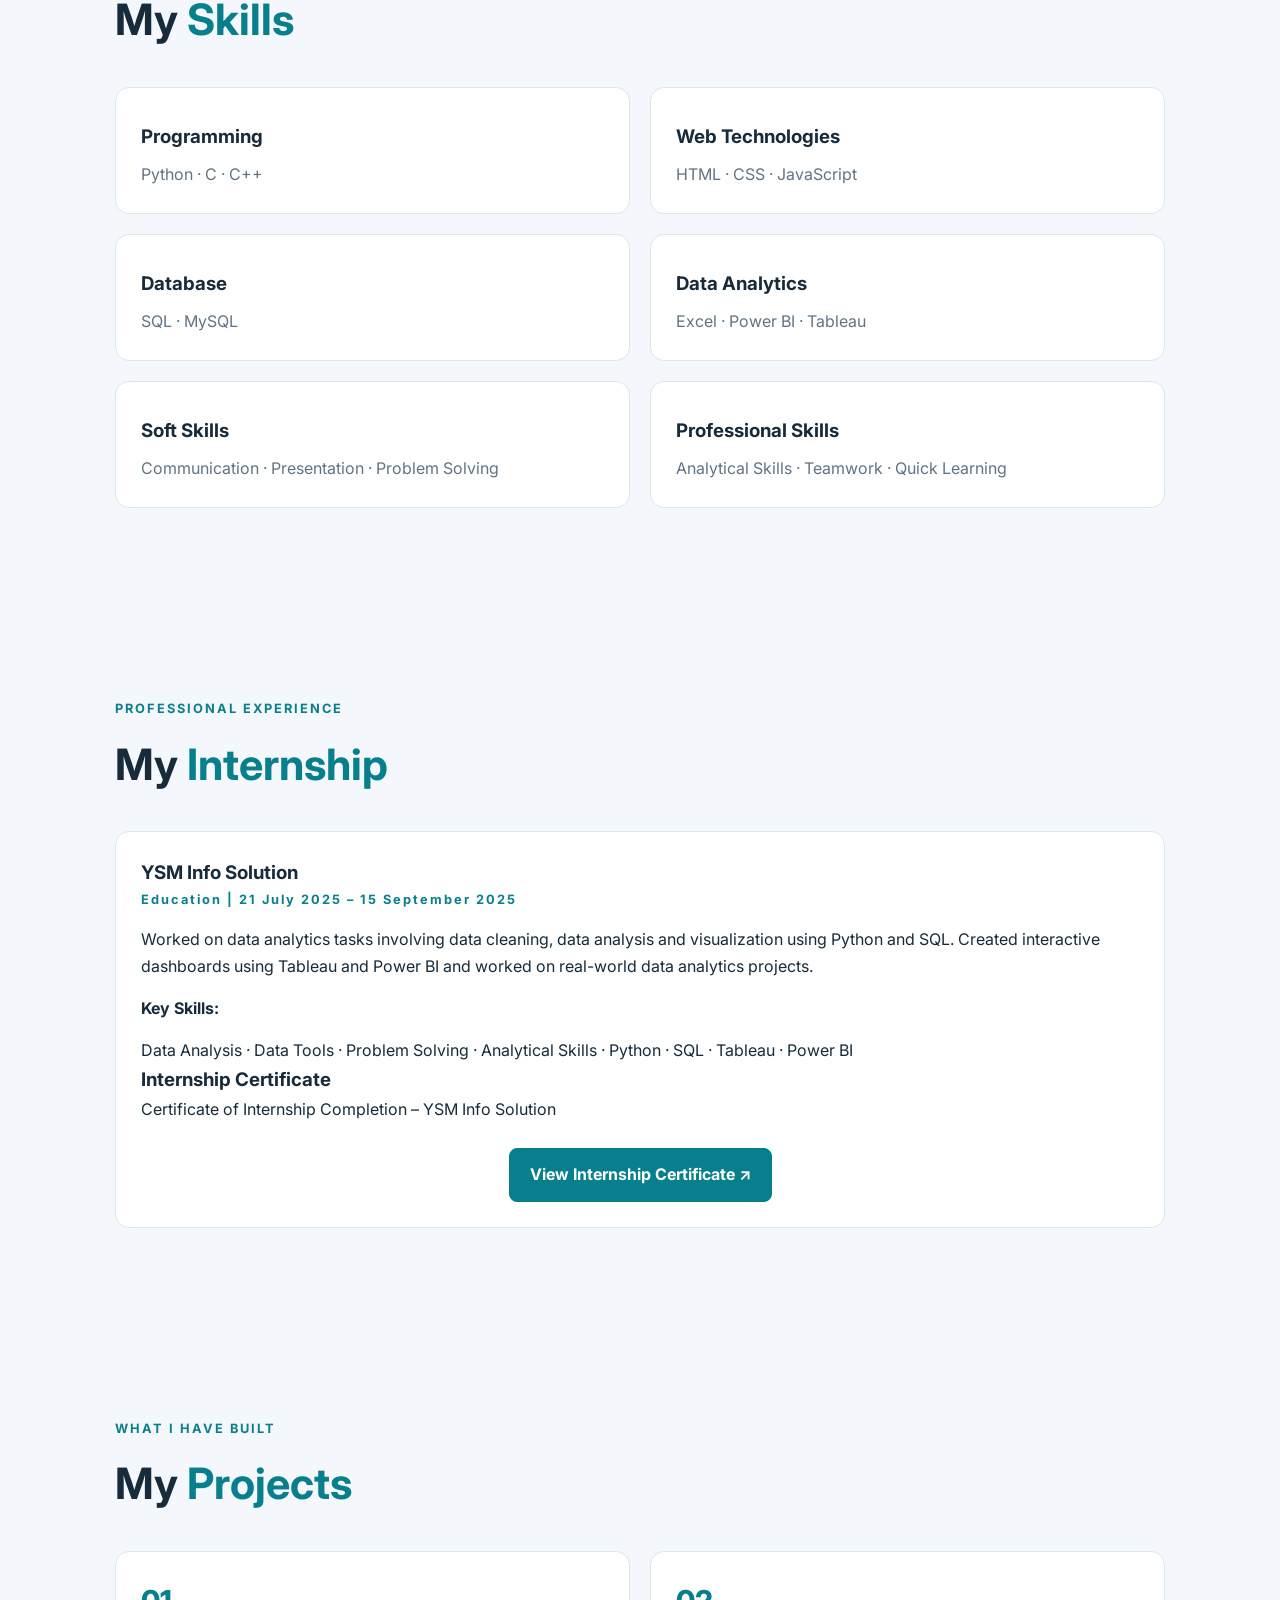
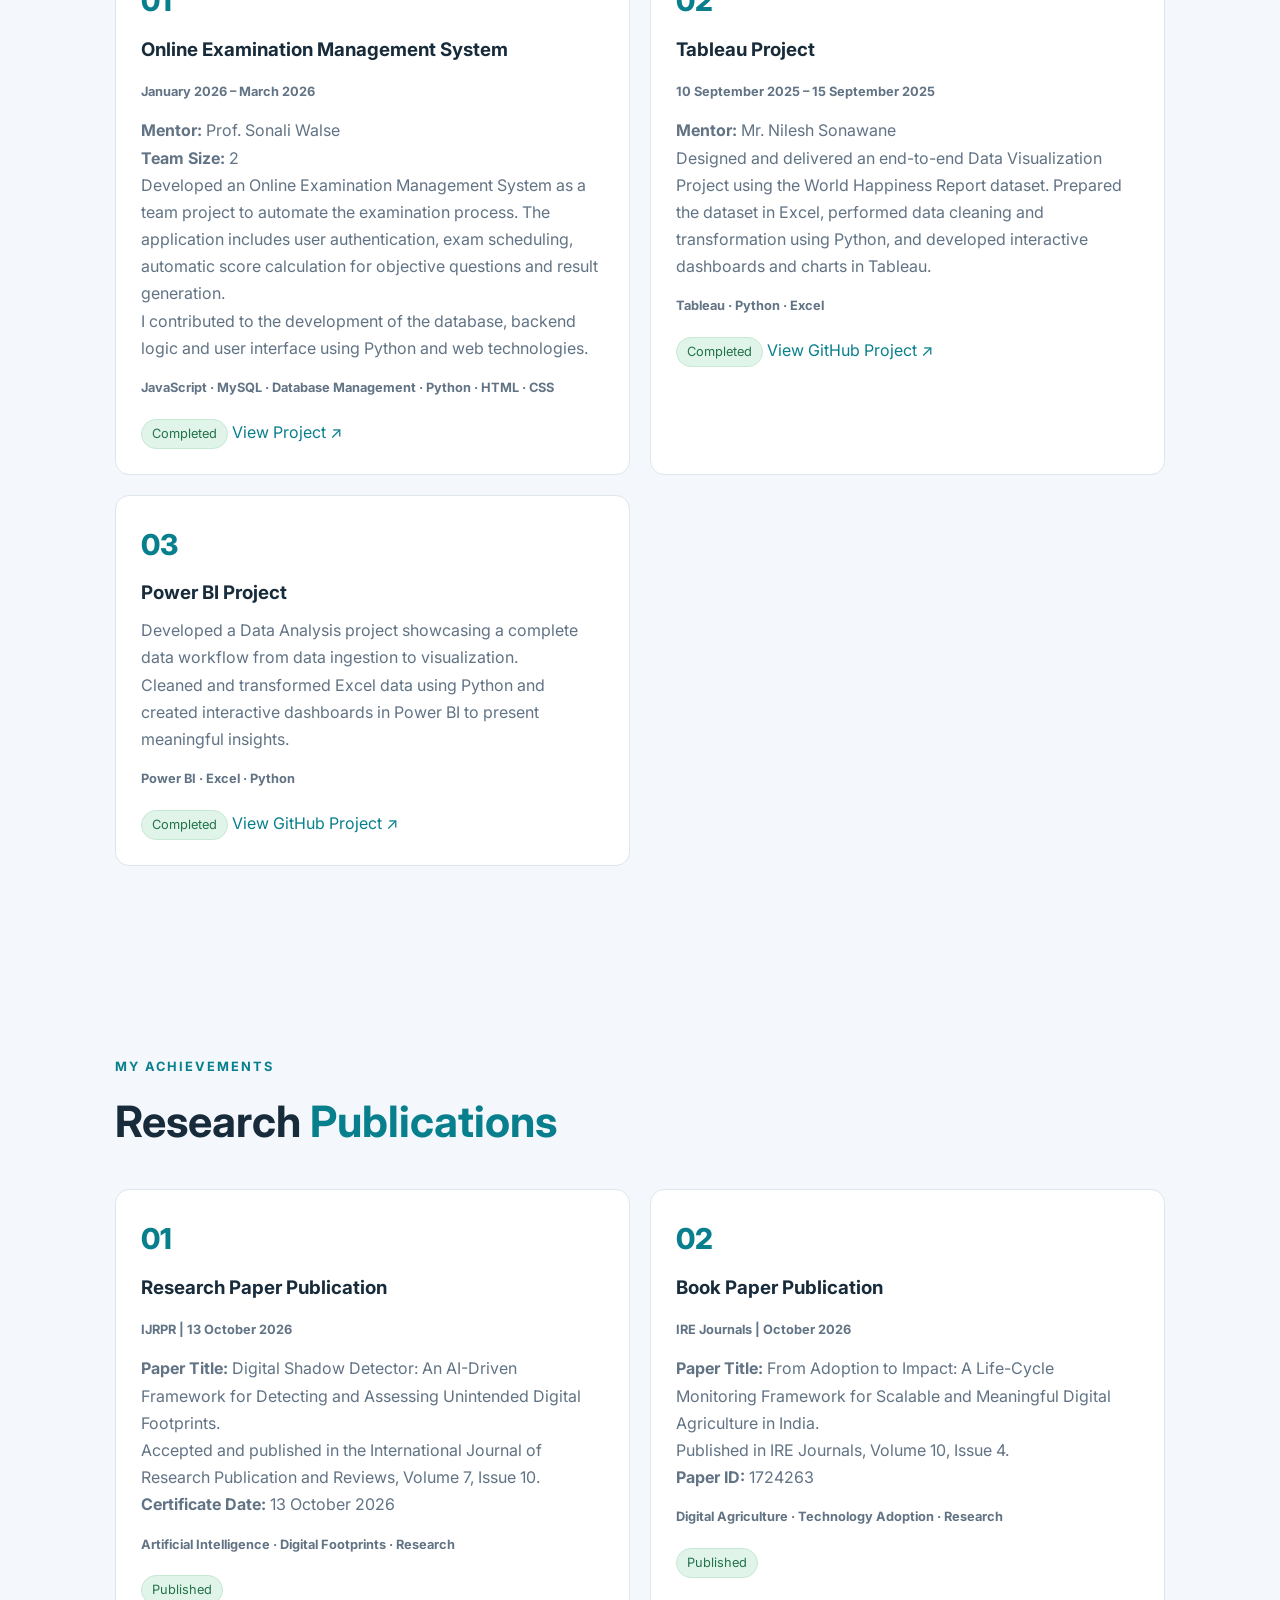
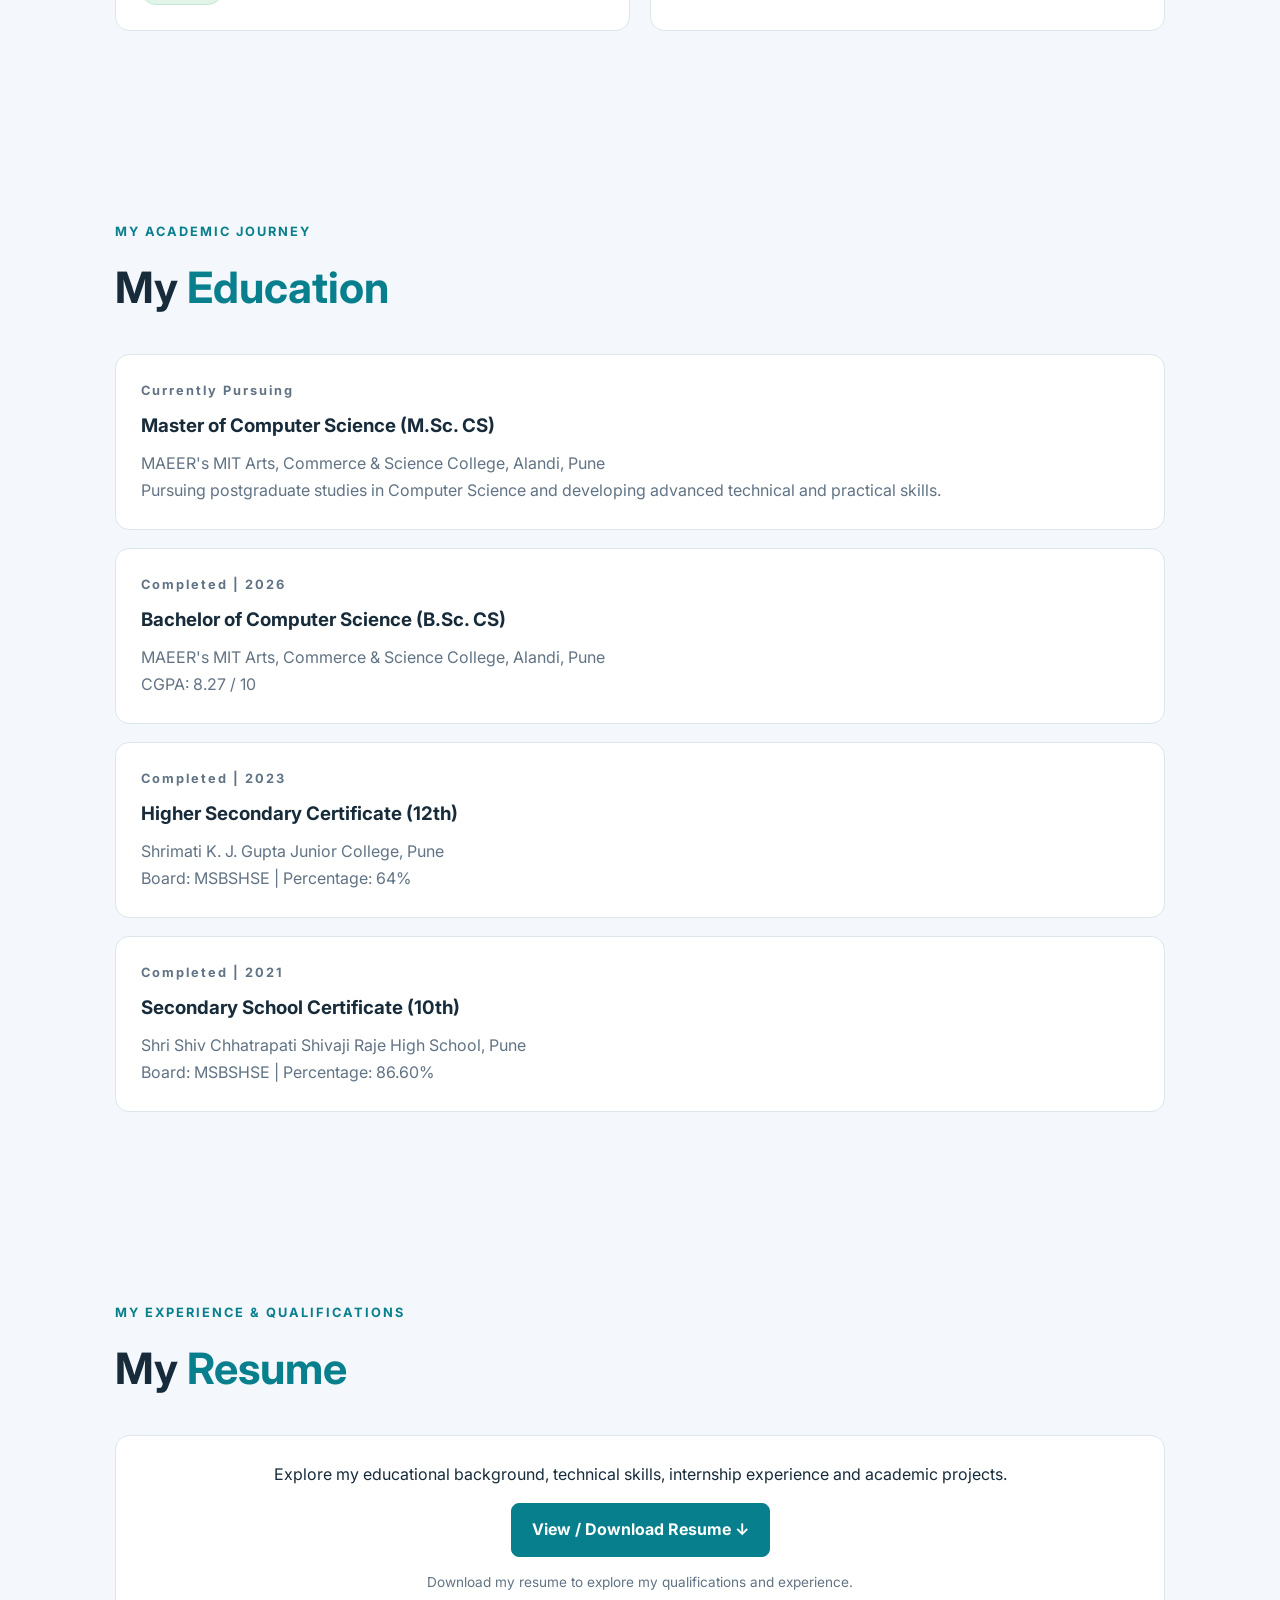
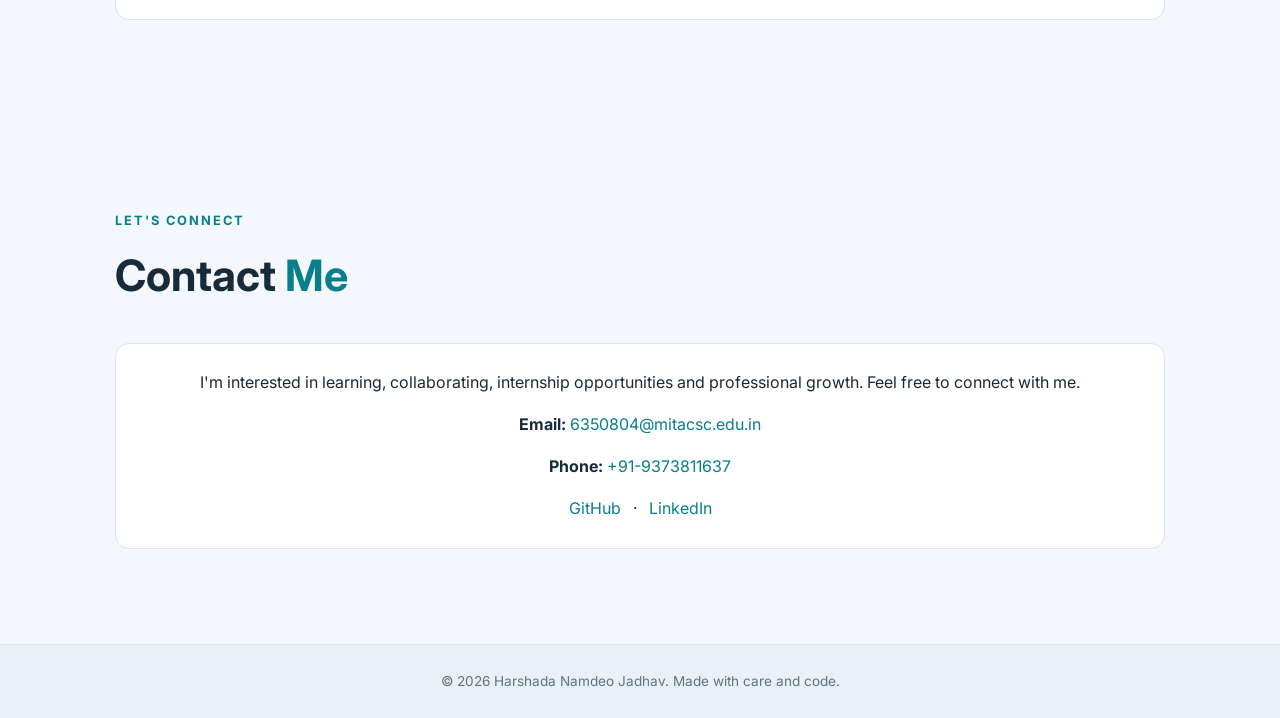
==== commit 57bb83ec: "Update index.html" ====
--- a/index.html
+++ b/index.html
@@ -180,6 +180,7 @@
     </section>
 
    
+
 <!-- Internship Section -->
 <section class="section" id="internship">
 
@@ -209,31 +210,26 @@
       Analytical Skills · Python · SQL · Tableau · Power BI
     </p>
 
-  <hr>
-
-<hr>
-
-<h3>Internship Certificate</h3>
-
-<p>Certificate of Internship Completion – YSM Info Solution</p>
-
-<div style="text-align:center; margin-top:25px;">
-
-  <a
-    href="https://harshadajadhav2005.github.io/harshada-portfolio-2026/certificates/internship%20certificate.png"
-    target="_blank"
-    rel="noopener noreferrer"
-    class="btn">
-    View Internship Certificate ↗
-  </a>
-
-</div>
-    
+    <h3>Internship Certificate</h3>
+
+    <p>Certificate of Internship Completion – YSM Info Solution</p>
+
+    <div style="text-align:center; margin-top:25px;">
+
+      <a
+        href="https://harshadajadhav2005.github.io/harshada-portfolio-2026/certificates/internship%20certificate.png"
+        target="_blank"
+        rel="noopener noreferrer"
+        class="btn">
+        View Internship Certificate ↗
+      </a>
+
+    </div>
+
   </div>
 
 </section>
 
-  
   
     <!-- Projects Section -->
     <section class="section" id="projects">
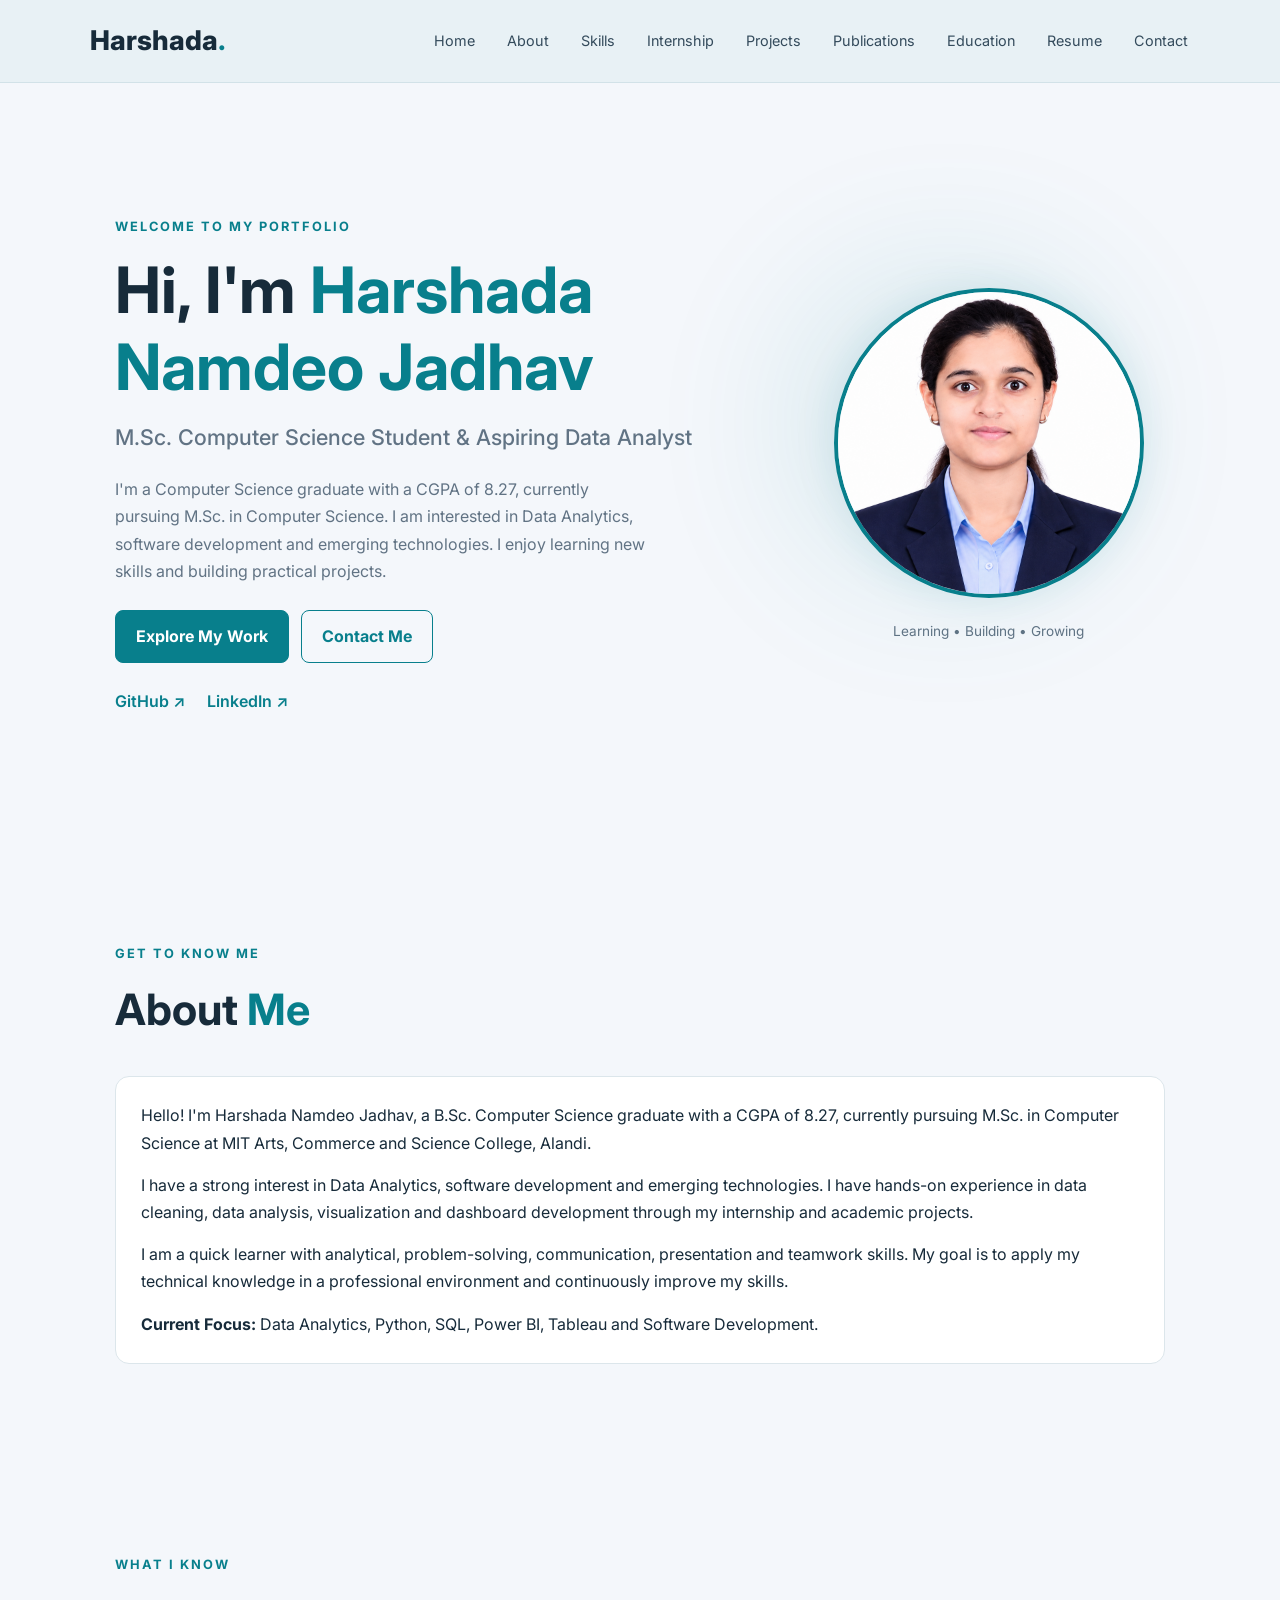
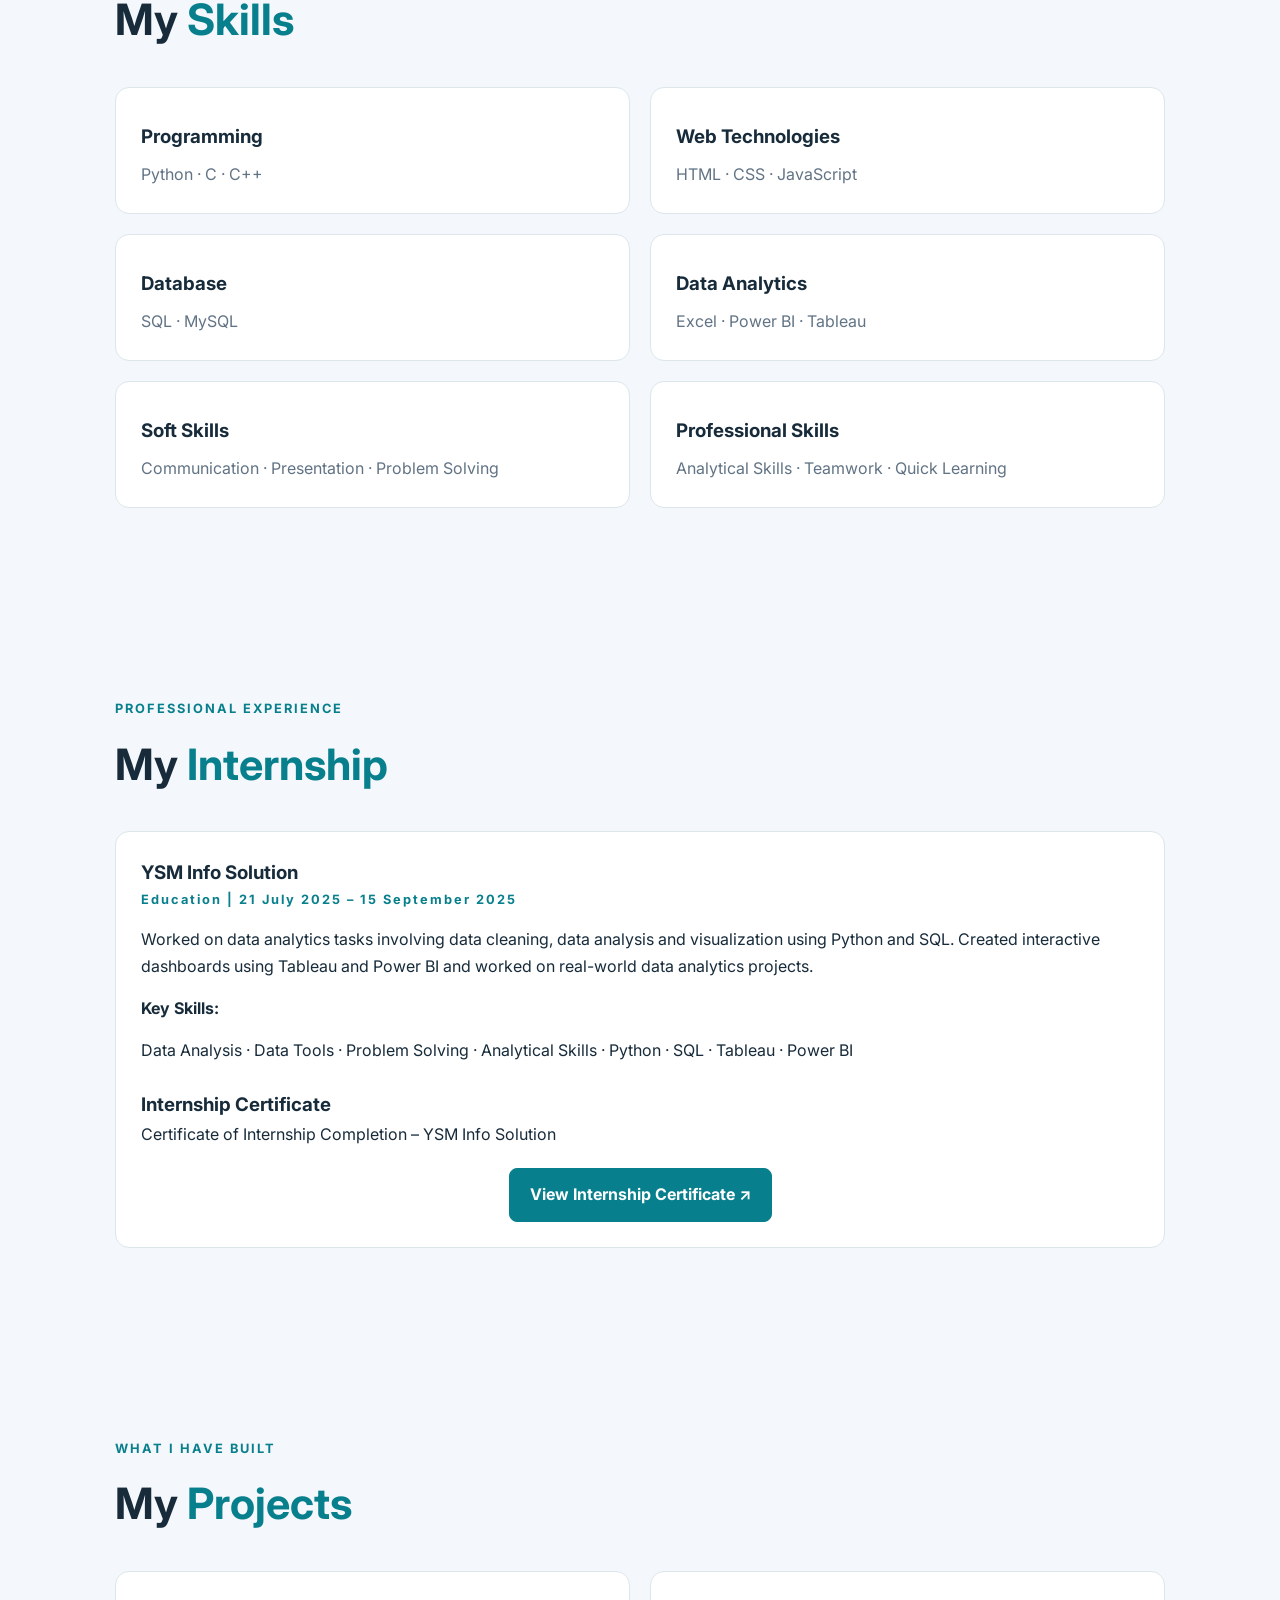
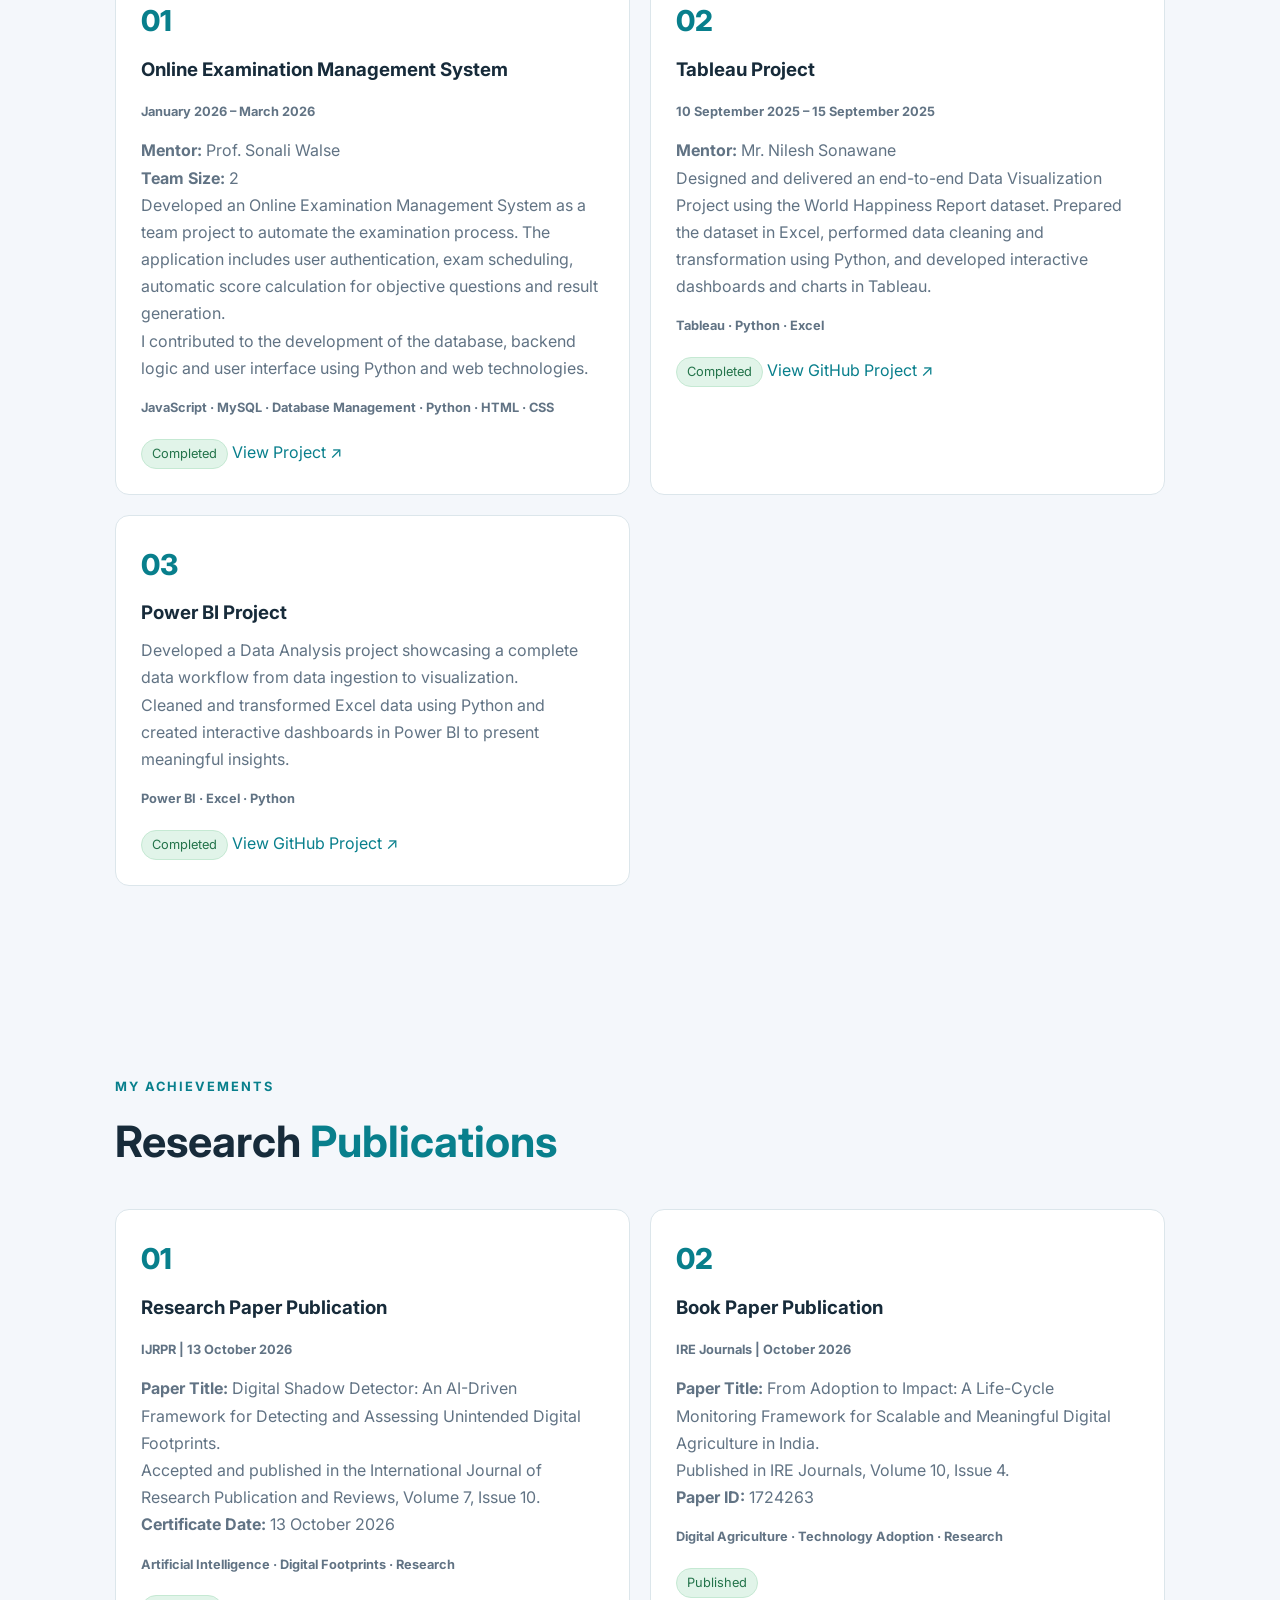
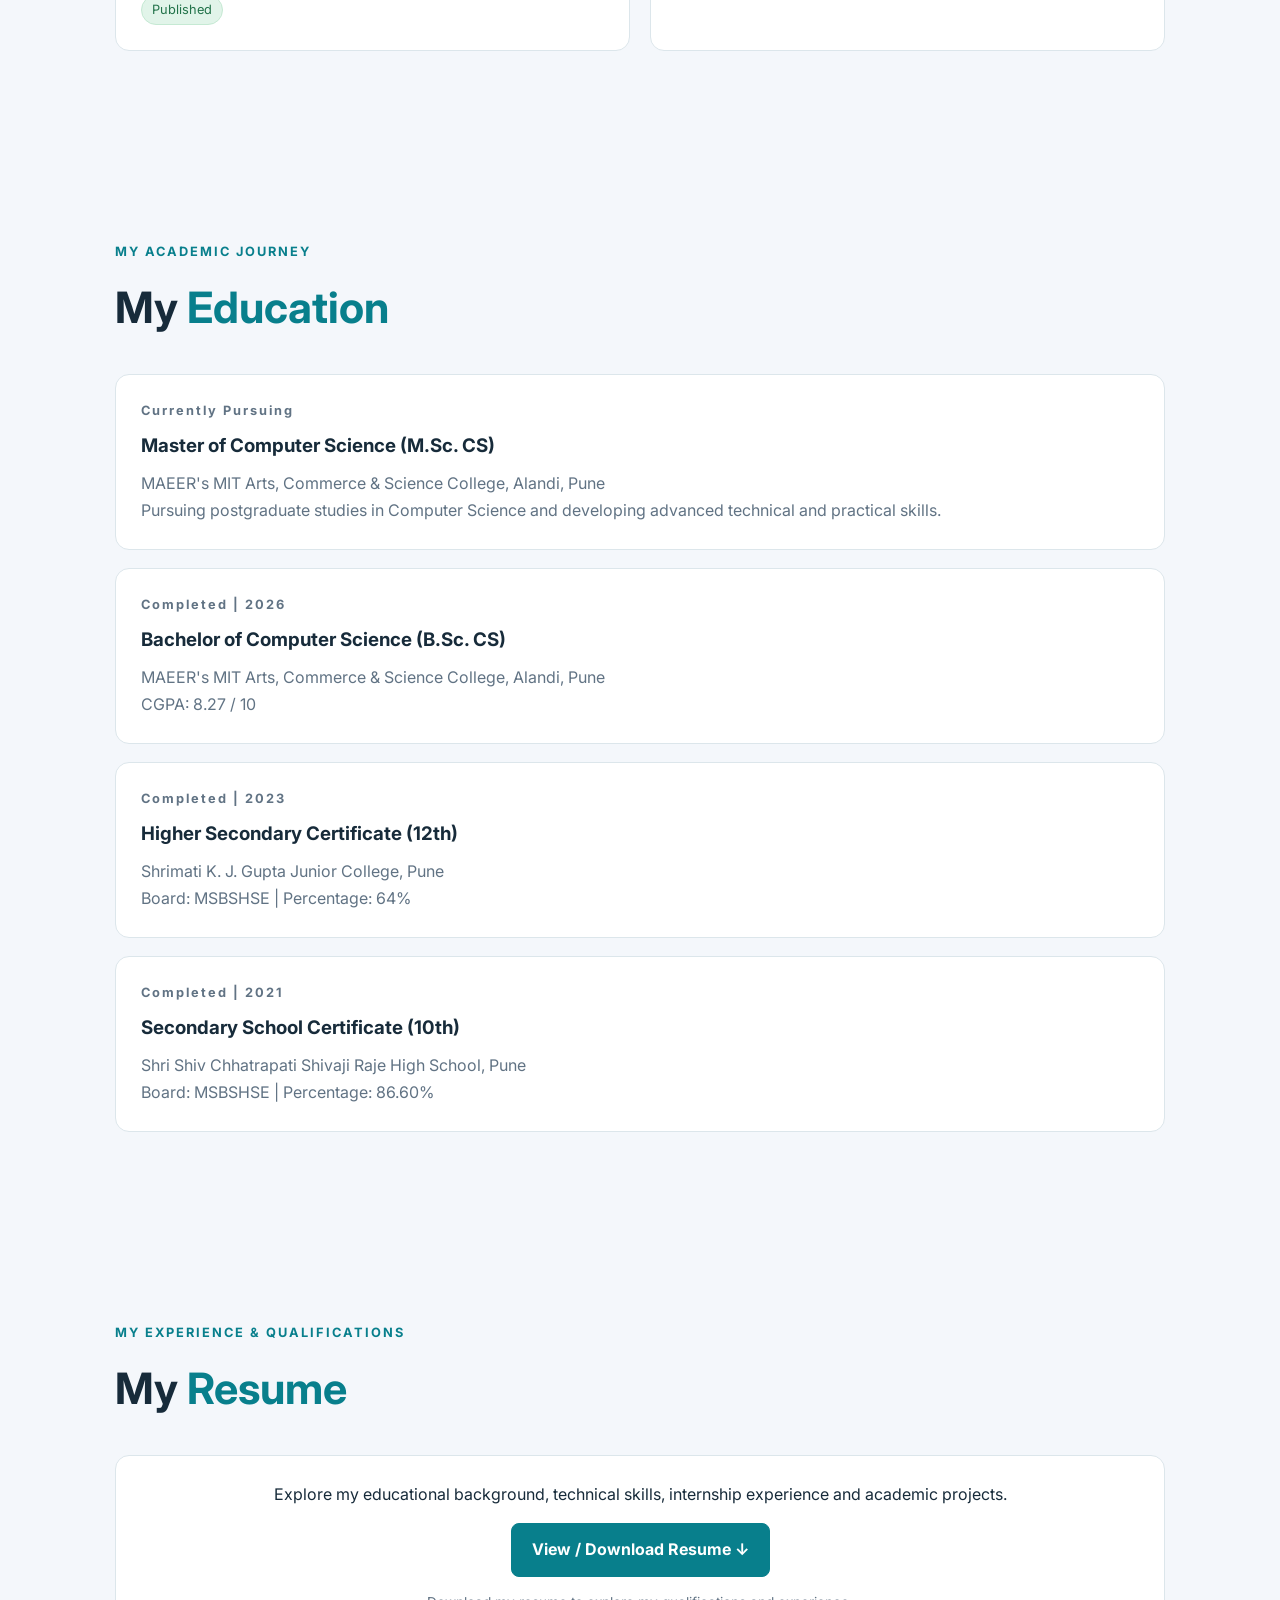
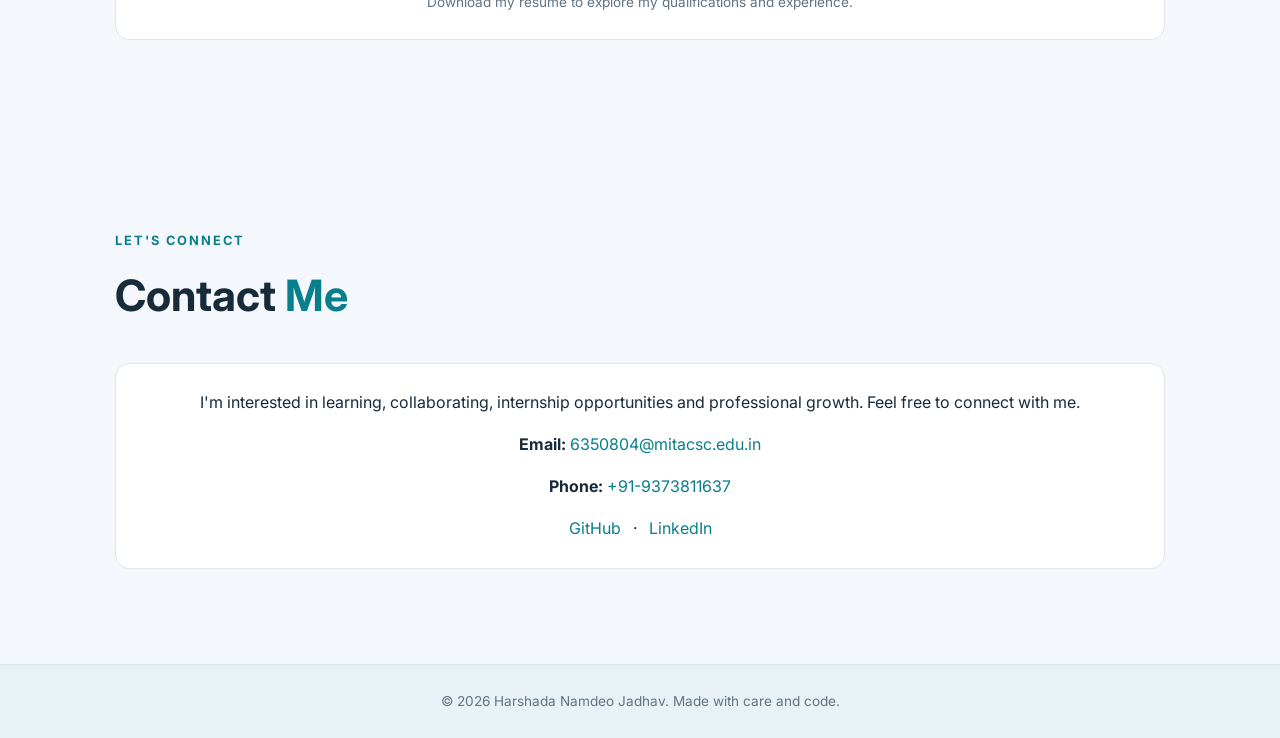
==== commit d050e545: "Update index.html" ====
--- a/index.html
+++ b/index.html
@@ -181,6 +181,7 @@
 
    
 
+
 <!-- Internship Section -->
 <section class="section" id="internship">
 
@@ -210,19 +211,25 @@
       Analytical Skills · Python · SQL · Tableau · Power BI
     </p>
 
-    <h3>Internship Certificate</h3>
-
-    <p>Certificate of Internship Completion – YSM Info Solution</p>
-
-    <div style="text-align:center; margin-top:25px;">
-
-      <a
-        href="https://harshadajadhav2005.github.io/harshada-portfolio-2026/certificates/internship%20certificate.png"
-        target="_blank"
-        rel="noopener noreferrer"
-        class="btn">
-        View Internship Certificate ↗
-      </a>
+    <div style="margin-top:25px;">
+
+      <h3>Internship Certificate</h3>
+
+      <p>
+        Certificate of Internship Completion – YSM Info Solution
+      </p>
+
+      <div style="text-align:center; margin-top:20px;">
+
+        <a
+          href="https://harshadajadhav2005.github.io/harshada-portfolio-2026/certificates/internship%20certificate.png"
+          target="_blank"
+          rel="noopener noreferrer"
+          class="btn">
+          View Internship Certificate ↗
+        </a>
+
+      </div>
 
     </div>
 
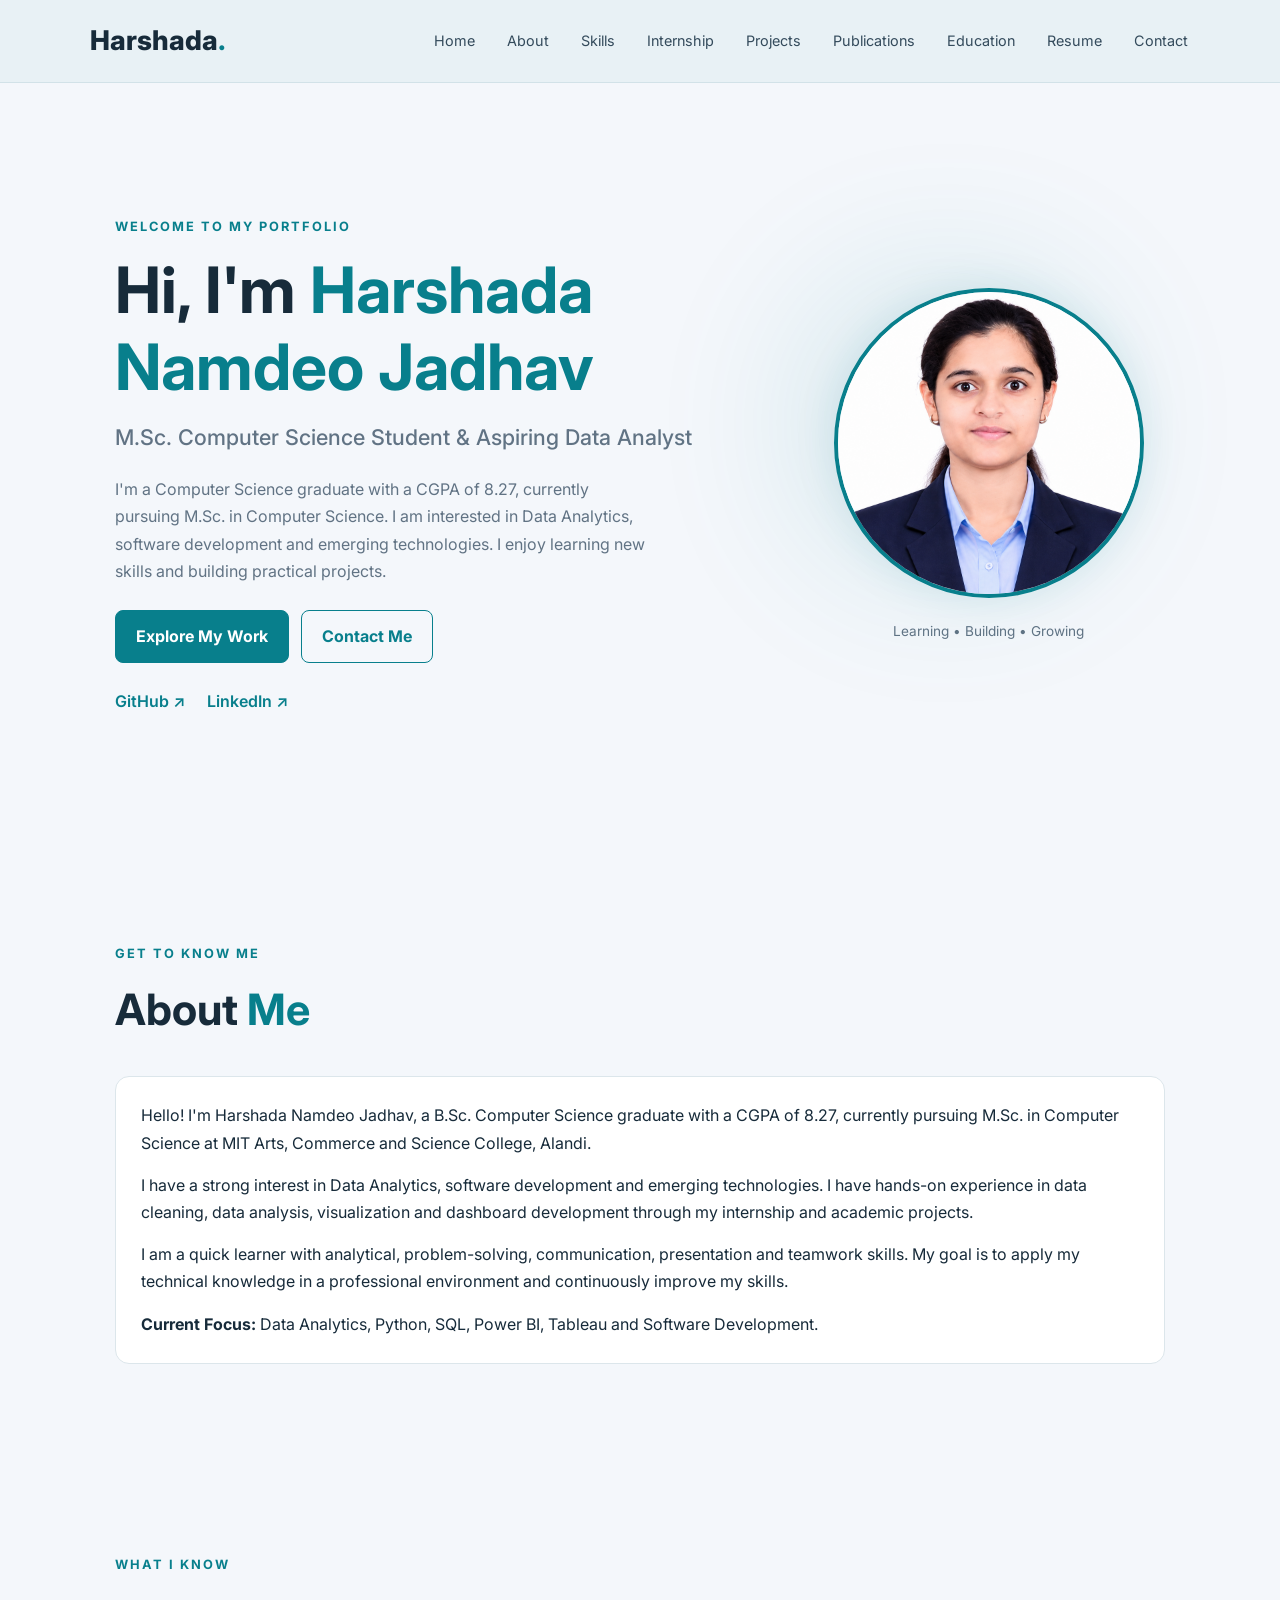
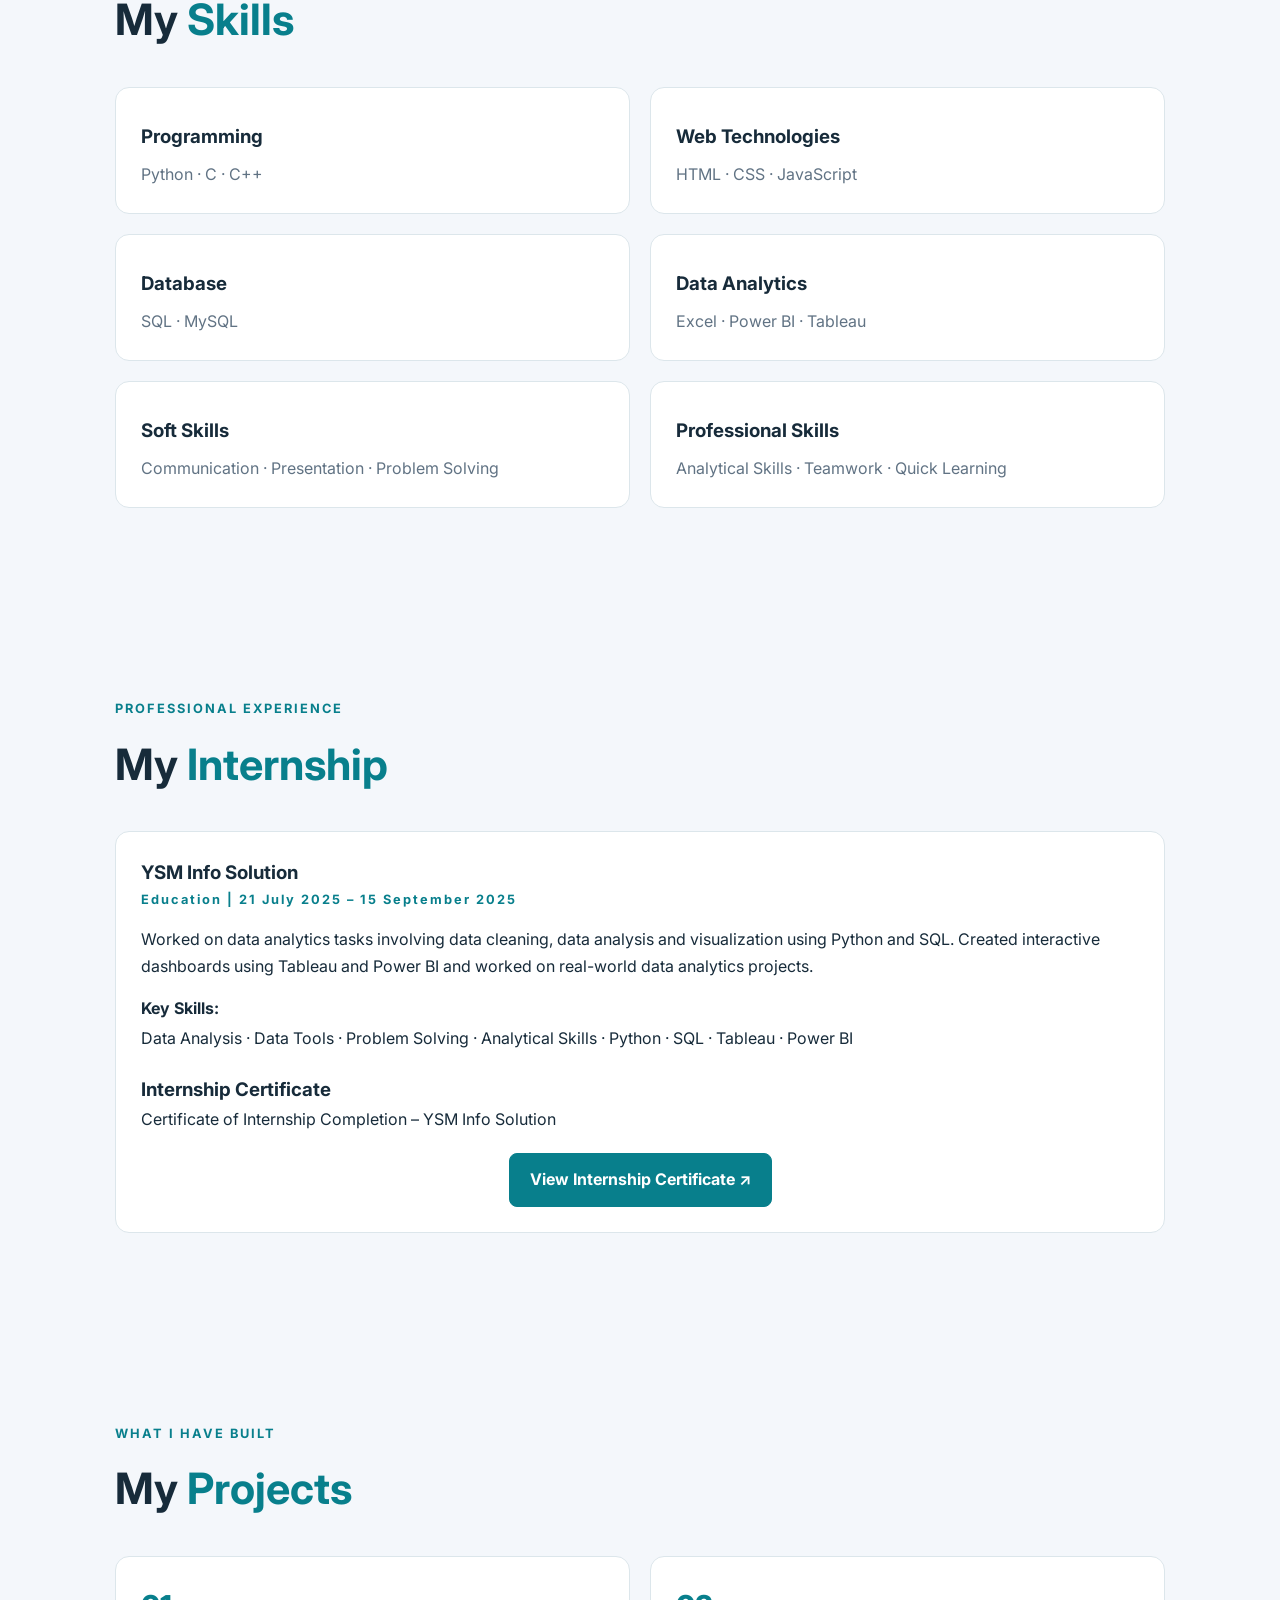
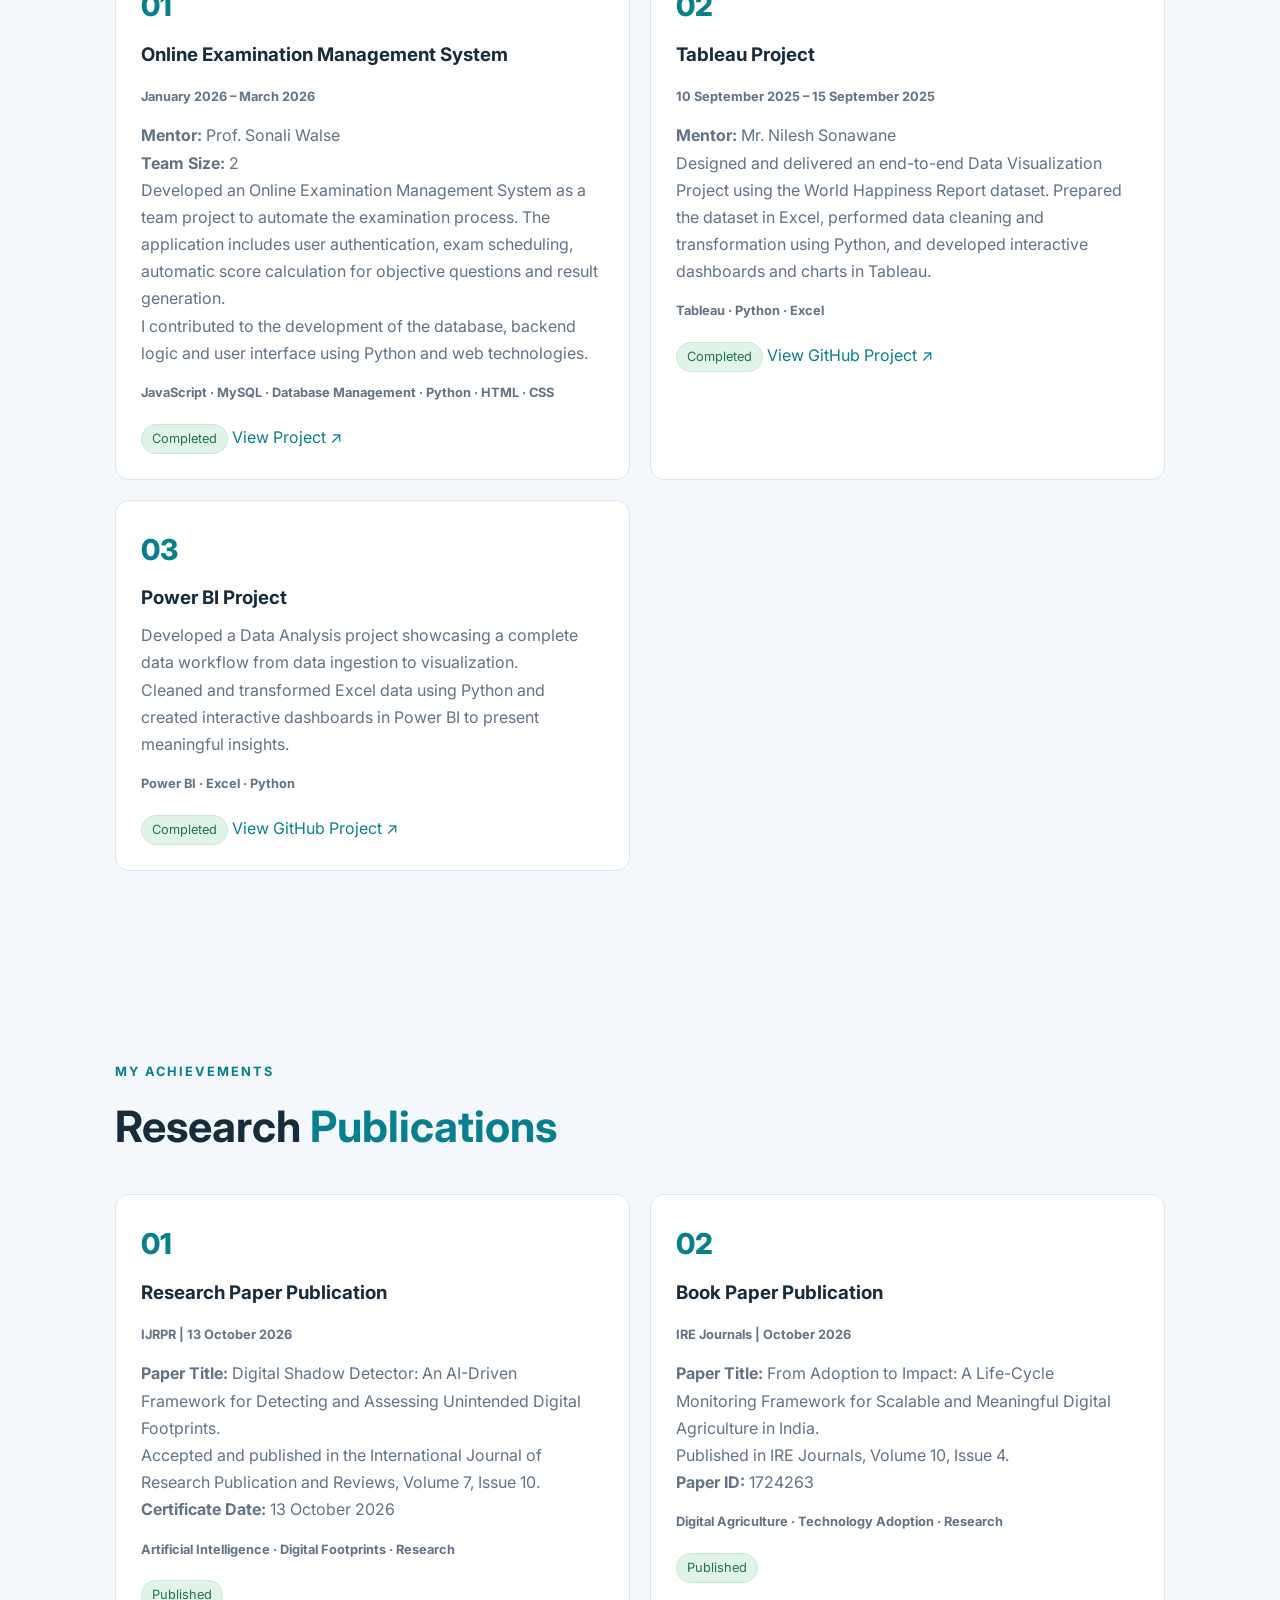
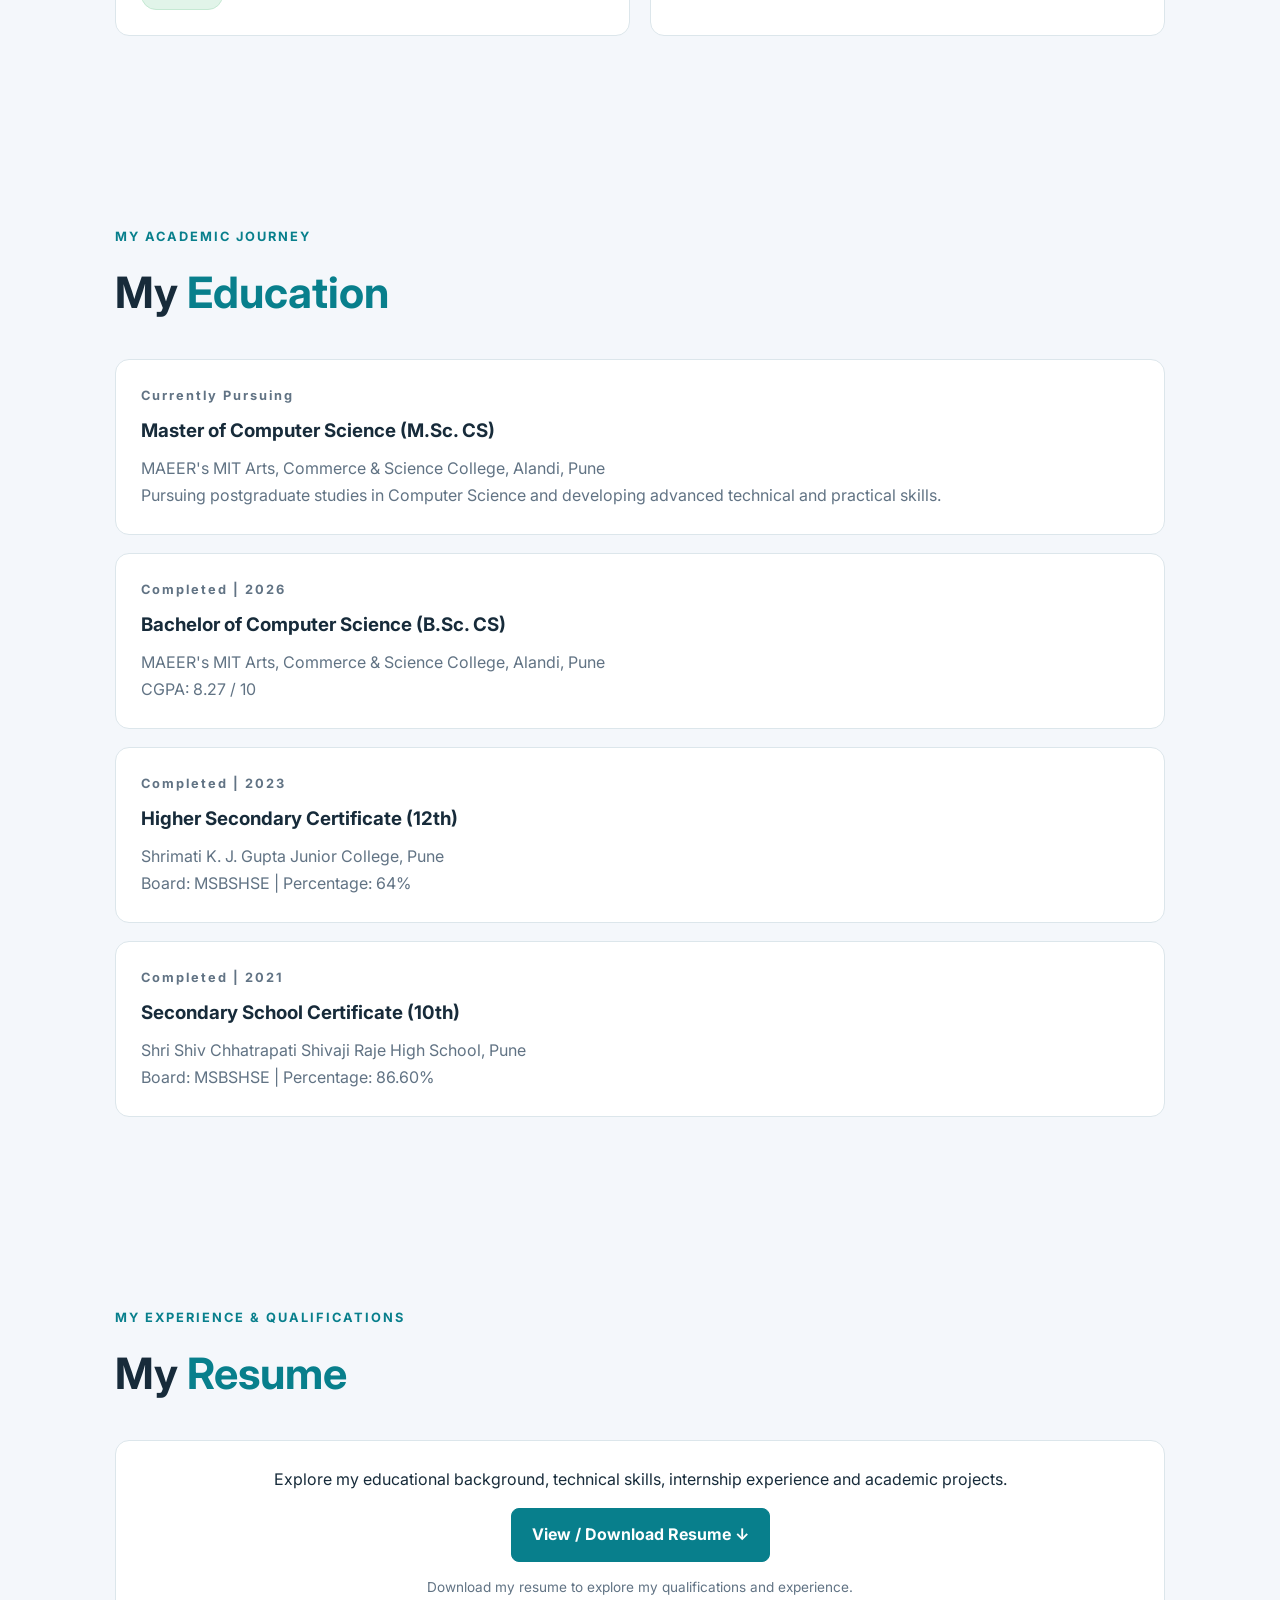
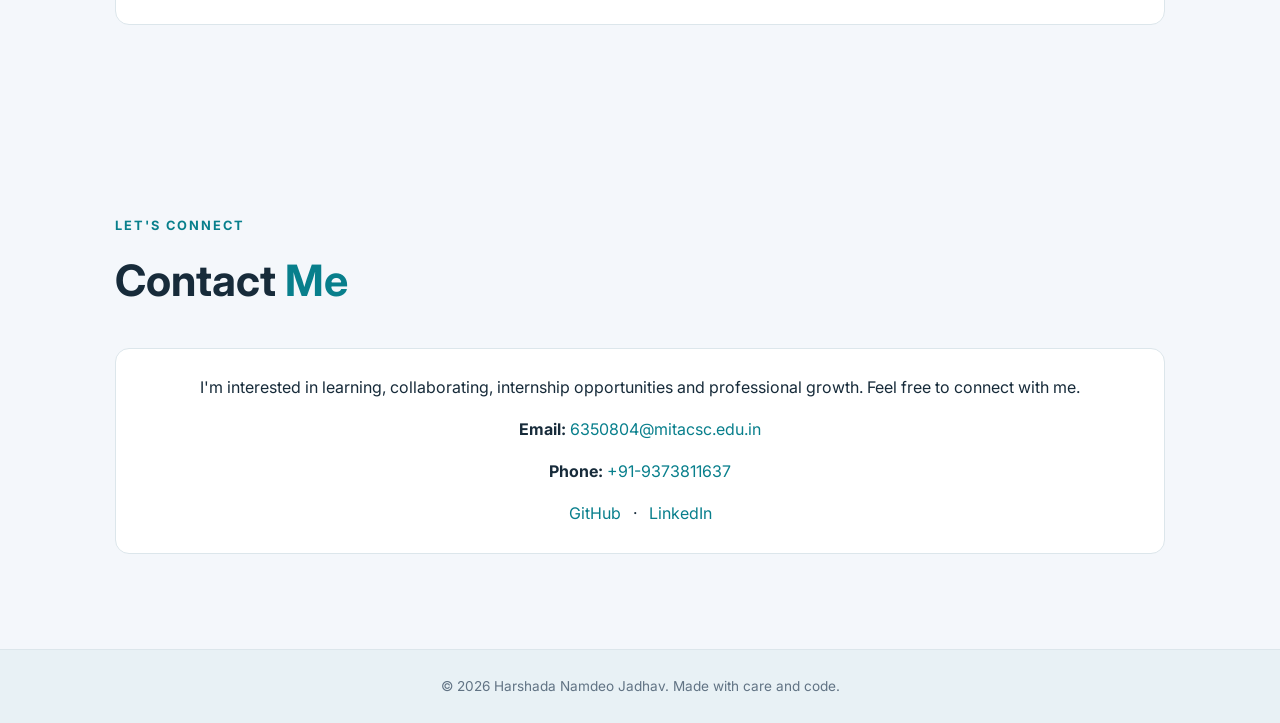
==== commit 0d1efbfc: "Update index.html" ====
--- a/index.html
+++ b/index.html
@@ -180,8 +180,6 @@
     </section>
 
    
-
-
 <!-- Internship Section -->
 <section class="section" id="internship">
 
@@ -204,14 +202,16 @@
       Power BI and worked on real-world data analytics projects.
     </p>
 
-    <p><strong>Key Skills:</strong></p>
-
-    <p>
+    <p style="margin-bottom:3px;">
+      <strong>Key Skills:</strong>
+    </p>
+
+    <p style="margin-top:3px; margin-bottom:0;">
       Data Analysis · Data Tools · Problem Solving ·
       Analytical Skills · Python · SQL · Tableau · Power BI
     </p>
 
-    <div style="margin-top:25px;">
+    <div style="margin-top:22px;">
 
       <h3>Internship Certificate</h3>
 
